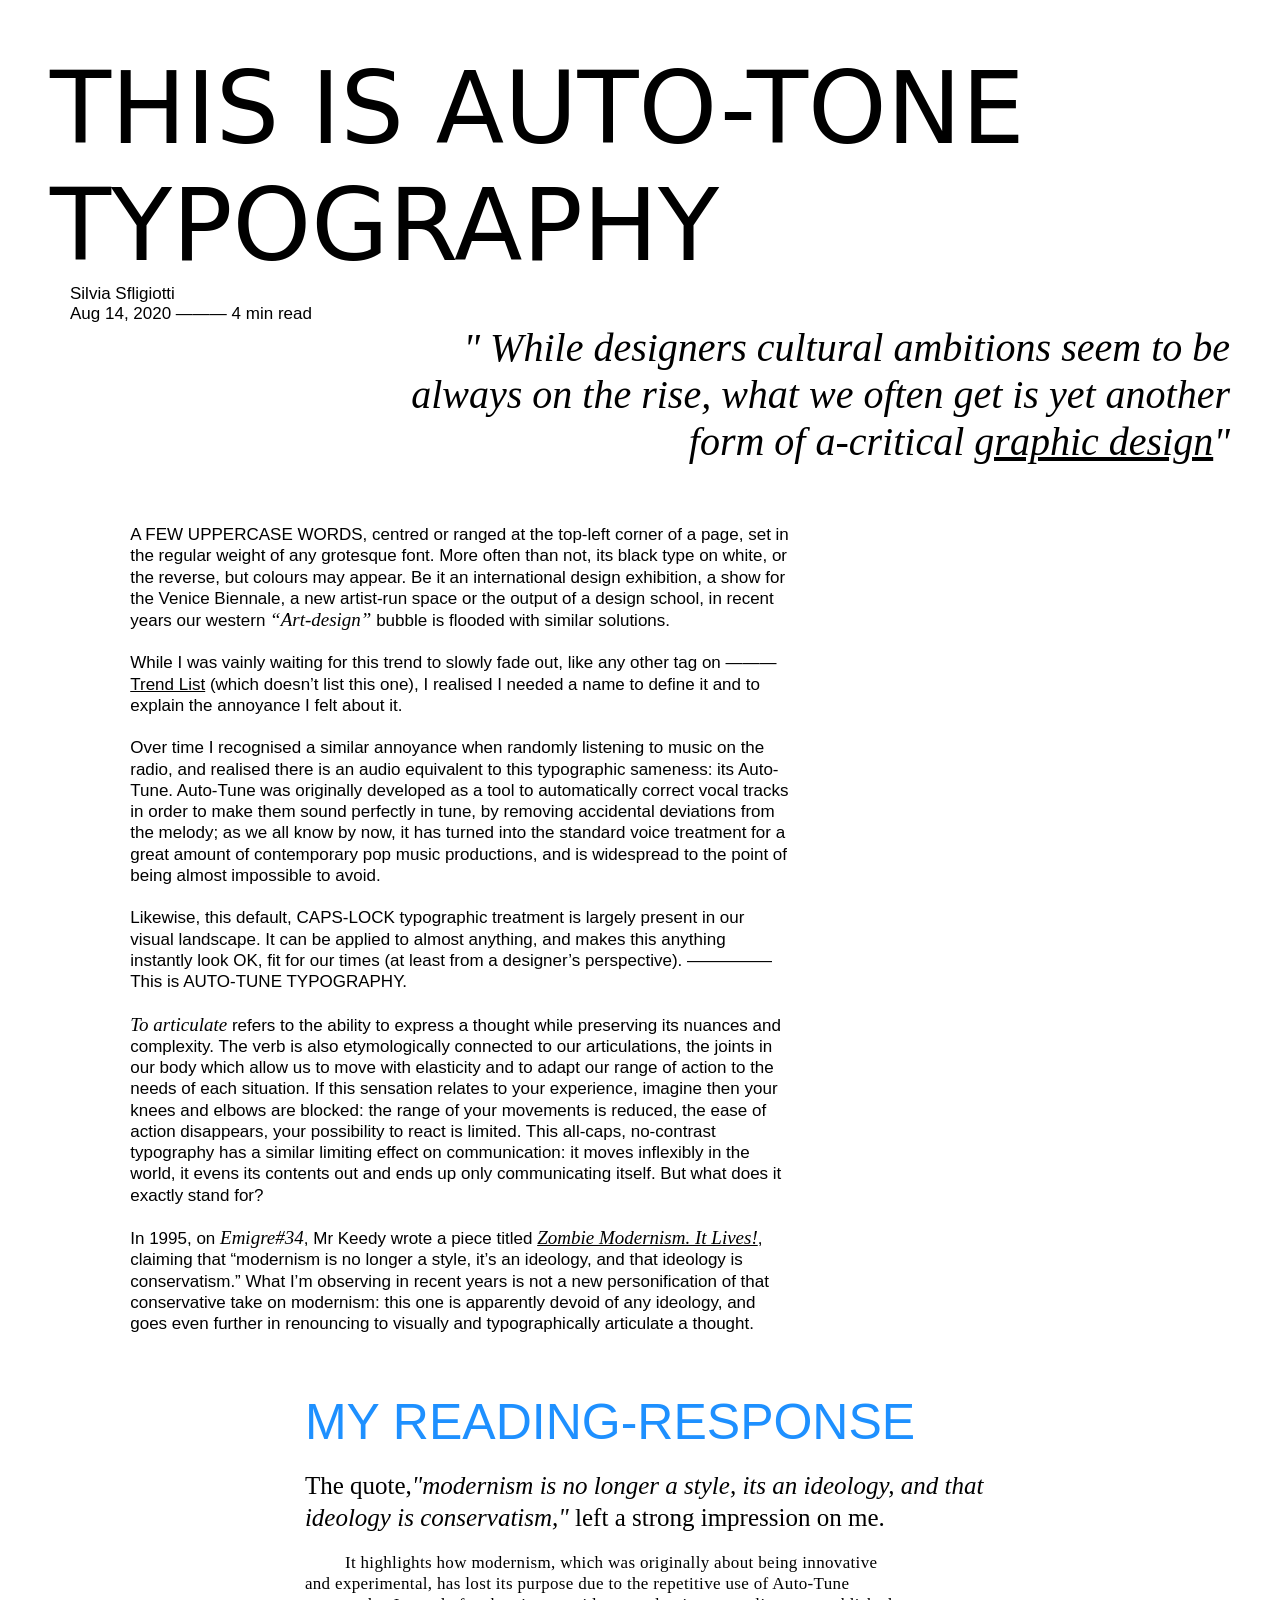
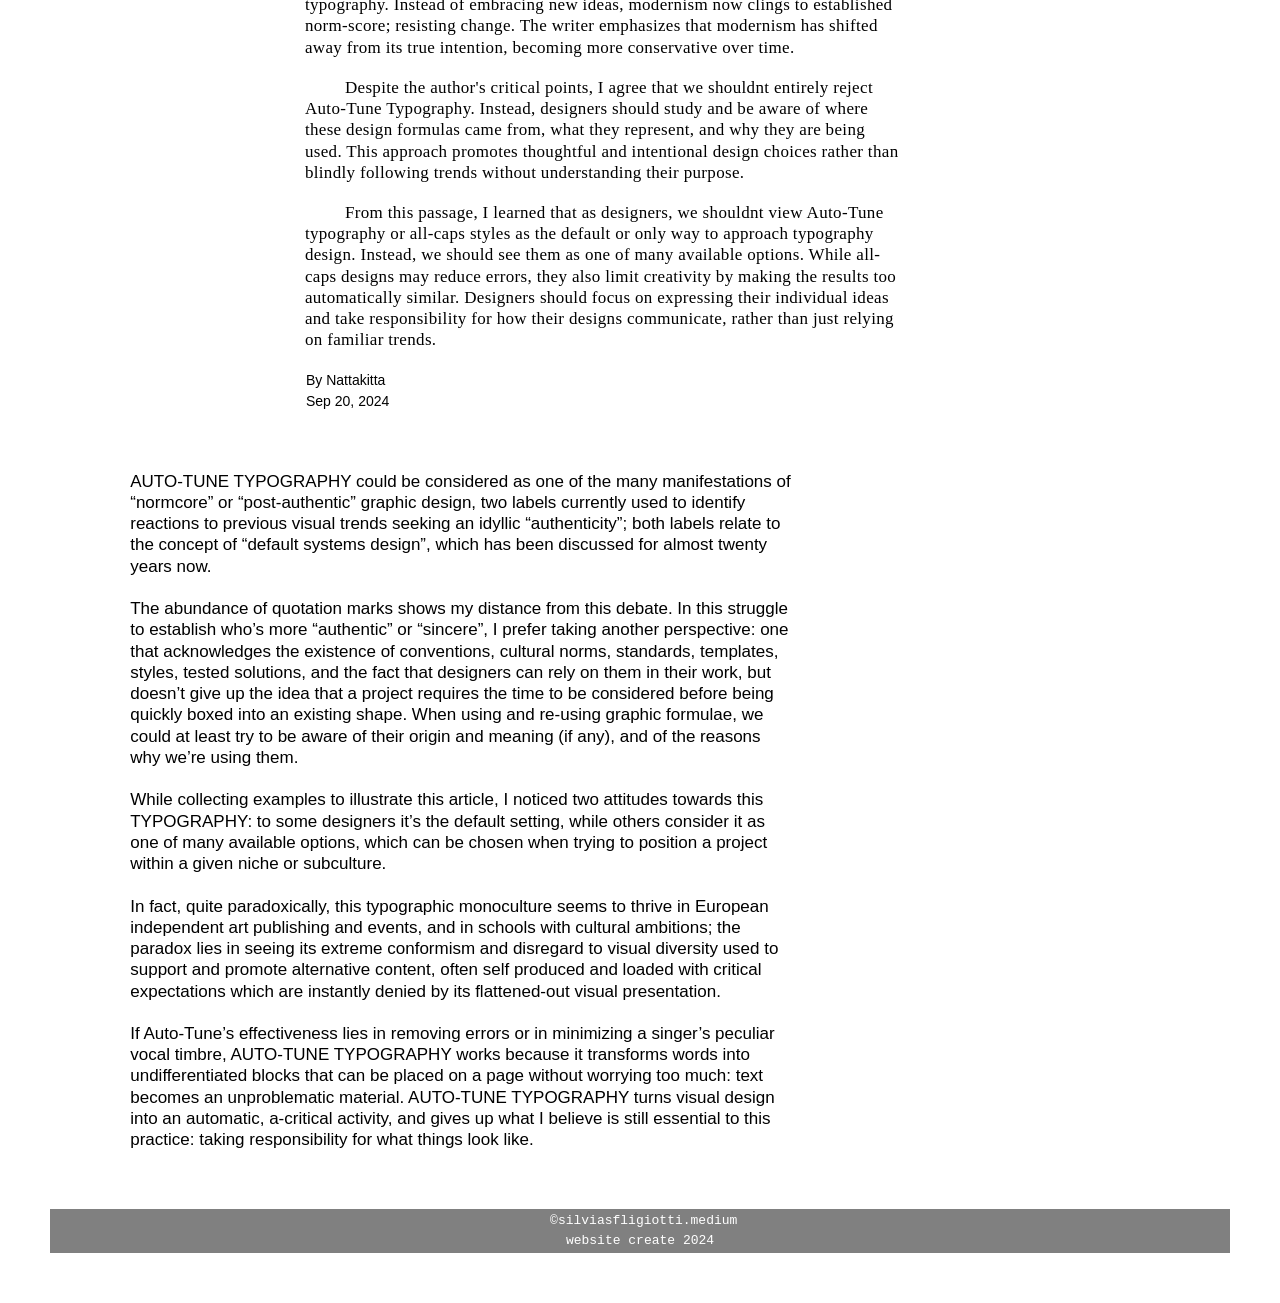
==== index.html @ e03d3255 "CSS 2" ====
<!doctype html>
<html>
	<head>
		<title>Manuscript Opal</title>
		<link href="reset.css" rel="stylesheet">
		<link href="style.css" rel="stylesheet">
	</head>
	<body>
		<hgroup>
			<h1>this is auto-tone typography</h1>
				<ul>
					<li>Silvia Sfligiotti</li>
					<li>Aug 14, 2020 ——— 4 min read</li>
				</ul>
		</hgroup>

			<blockquote>
					" While designers cultural ambitions seem to be always on the rise, what we often get is yet another form of a-critical <span class="highlight">graphic design</span>"
			</blockquote>

		<article>	
			<p>
				<span class="uppercase"><strong>A few uppercase words,</strong></span> centred or ranged at the top-left corner of a page, set in the regular weight of any grotesque font. More often than not, its black type on white, or the reverse, but colours may appear. Be it an international design exhibition, a show for the Venice Biennale, a new artist-run space or the output of a design school, in recent years our western <em>“Art-design”</em> bubble is flooded with similar solutions.
			</P>

			<p>
				While I was vainly waiting for this trend to slowly fade out, like any other tag on ———<span class="highlight"><strong></strong><a href="https://trendlist.org">Trend List</a></strong></span> (which doesn’t list this one), I realised I needed a name to define it and to explain the annoyance I felt about it.
			</p>
		
			<p>
				Over time I recognised a similar annoyance when randomly listening to music on the radio, and realised there is an audio equivalent to this typographic sameness: its Auto-Tune. Auto-Tune was originally developed as a tool to automatically correct vocal tracks in order to make them sound perfectly in tune, by removing accidental deviations from the melody; as we all know by now, it has turned into the standard voice treatment for a great amount of contemporary pop music productions, and is widespread to the point of being almost impossible to avoid.
			</p>
			
			<p>
				Likewise, this default, CAPS-LOCK typographic treatment is largely present in our visual landscape. It can be applied to almost anything, and makes this anything instantly look OK, fit for our times (at least from a designer’s perspective). ————— <strong>This is AUTO-TUNE TYPOGRAPHY.</strong> 
			</p>

			<p>
				<strong><em>To articulate</em></strong> refers to the ability to express a thought while preserving its nuances and complexity. The verb is also etymologically connected to our articulations, the joints in our body which allow us to move with elasticity and to adapt our range of action to the needs of each situation. If this sensation relates to your experience, imagine then your knees and elbows are blocked: the range of your movements is reduced, the ease of action disappears, your possibility to react is limited. This all-caps, no-contrast typography has a similar limiting effect on communication: it moves inflexibly in the world, it evens its contents out and ends up only communicating itself. But what does it exactly stand for?
			</p>

			<p>
				In 1995, on <em>Emigre#34</em>, Mr Keedy wrote a piece titled <span class="highlight"><em>Zombie Modernism. It Lives!</em></span>, claiming that “modernism is no longer a style, it’s an ideology, and that ideology is conservatism.” What I’m observing in recent years is not a new personification of that conservative take on modernism: this one is apparently devoid of any ideology, and goes even further in renouncing to visually and typographically articulate a thought.
			</p>
		</article>

		<section>
			<h2 id="reading-response">my reading-response</h2>

				<p id="reading-quote">
					The quote,<span class="italic">"modernism is no longer a style, its an ideology, and that ideology is conservatism,"</span> left a strong impression on me.
				</p>	
				<aside>
					<p>
						 It highlights how modernism, which was originally about being innovative and experimental, has lost its purpose due to the repetitive use of Auto-Tune typography. Instead of embracing new ideas, modernism now clings to established norm-score; resisting change. The writer emphasizes that modernism has shifted away from its true intention, becoming more conservative over time.
					</p>

					<p>
						Despite the author's critical points, I agree that we shouldnt entirely reject Auto-Tune Typography. Instead, designers should study and be aware of where these design formulas came from, what they represent, and why they are being used. This approach promotes thoughtful and intentional design choices rather than blindly following trends without understanding their purpose.
					</p>

					<p>
						From this passage, I learned that as designers, we shouldnt view Auto-Tune typography or all-caps styles as the default or only way to approach typography design. Instead, we should see them as one of many available options. While all-caps designs may reduce errors, they also limit creativity by making the results too automatically similar. Designers should focus on expressing their individual ideas and take responsibility for how their designs communicate, rather than just relying on familiar trends.
					</p>
				</aside>
					<ul id="name-response">
						<li>By Nattakitta</li>
						<li>Sep 20, 2024</li>
					</ul>
		</section>

		<article>
			<P>
				AUTO-TUNE TYPOGRAPHY could be considered as one of the many manifestations of “normcore” or “post-authentic” graphic design, two labels currently used to identify reactions to previous visual trends seeking an idyllic “authenticity”; both labels relate to the concept of “default systems design”, which has been discussed for almost twenty years now.
			</P>

			<p>
				The abundance of quotation marks shows my distance from this debate. In this struggle to establish who’s more “authentic” or “sincere”, I prefer taking another perspective: one that acknowledges the existence of conventions, cultural norms, standards, templates, styles, tested solutions, and the fact that designers can rely on them in their work, but doesn’t give up the idea that a project requires the time to be considered before being quickly boxed into an existing shape. When using and re-using graphic formulae, we could at least try to be aware of their origin and meaning (if any), and of the reasons why we’re using them.
			</p>
			
			<p>
				While collecting examples to illustrate this article, I noticed two attitudes towards this TYPOGRAPHY: to some designers it’s the default setting, while others consider it as one of many available options, which can be chosen when trying to position a project within a given niche or subculture.
			</p>

			<p>
				In fact, quite paradoxically, this typographic monoculture seems to thrive in European independent art publishing and events, and in schools with cultural ambitions; the paradox lies in seeing its extreme conformism and disregard to visual diversity used to support and promote alternative content, often self produced and loaded with critical expectations which are instantly denied by its flattened-out visual presentation.
			</p>

			<p>
				If Auto-Tune’s effectiveness lies in removing errors or in minimizing a singer’s peculiar vocal timbre, AUTO-TUNE TYPOGRAPHY works because it transforms words into undifferentiated blocks that can be placed on a page without worrying too much: text becomes an unproblematic material. AUTO-TUNE TYPOGRAPHY turns visual design into an automatic, a-critical activity, and gives up what I believe is still essential to this practice: taking responsibility for what things look like.
			</p>
		</article>
	</body>

	<footer>
		<a href="https://silviasfligiotti.medium.com/this-is-auto-tune-typography-3953e74cc2ac">
			<p>©silviasfligiotti.medium</p>
			<p>website create 2024</p>
		</a>
	</footer>
</html>
---- style.css ----
p{
	max-width: 70ch;
	margin: 2%;
	line-height: 125%;
}

body{
	font-family: "Roboto", sans-serif;
	font-size: 17px;
	font-weight: 50;
	padding: 50px;
}

hgroup{
	text-align: left;
	padding-right: 20px;
	border-right: 10px;
}

blockquote{
	font-family: "EB Garamond", serif;
	font-size: 40px;
	font-style: italic;
	text-align: right;
	margin-left: 25%;
}

h1{
	font-family: "Poppins", system-ui;
	font-size: 100px;
	font-weight: 500;
	text-transform: uppercase;
}

h2{
	font-family: "Poppins", system-ui;
	color: dodgerblue;
	font-size: 50px;
}

section{
	margin-left: 20%;
	border-right: 10px;
	font-family: 'Playfair', serif;
}

article{
	margin: 5%;
}

footer{
	font-family: monospace;
	font-size: 13px;
	display: flex;
	justify-content: center;
	text-align: center;
	background-color: gray;
	color: #fff;
}

aside{
	font-family: 'Playfair', serif;
	letter-spacing: 0.02em; 
	text-indent: 40px;
}

li{
	text-indent: 20px;
}

.indent{
	text-indent: 35px;
}

.uppercase{
	text-transform: uppercase;
}
.loose{
	letter-spacing: 0.02em; 
}

.highlight{
	text-decoration-line: underline;
}

#reading-quote{
	font-family: "EB Garamond", serif;
	font-size: 25px;
	text-align: left;
	max-width: 60ch
}

#reading-response{
	font-family: "Poppins", sans-serif;
	font-weight: 300;
	font-style: normal;
	font-size: 50px;
	color: dodgerblue;
	margin: 2%;
	text-transform: uppercase;
}

#date{
	font-family: "Roboto", sans-serif;
	font-size: 16px;
	font-weight: 50;
}

#author{
	font-family: "Roboto", sans-serif;
	font-size: 16px;
	font-weight: 500;
}

#name-response{
	font-family: "Roboto", sans-serif;
	font-size: 14px;
	font-weight: light;
	line-height: 150%;
}

.introduction-paragraph {
	text-indent: 30px;
	font-weight: bold;
}

.italic{
	font-style: italic;
}




em{
	font-family: "EB Garamond", serif;
	font-style: italic; 
	font-size: 19px;
}

strong{
	font-weight: 500;
}

bold{
	font-weight: bold;
}
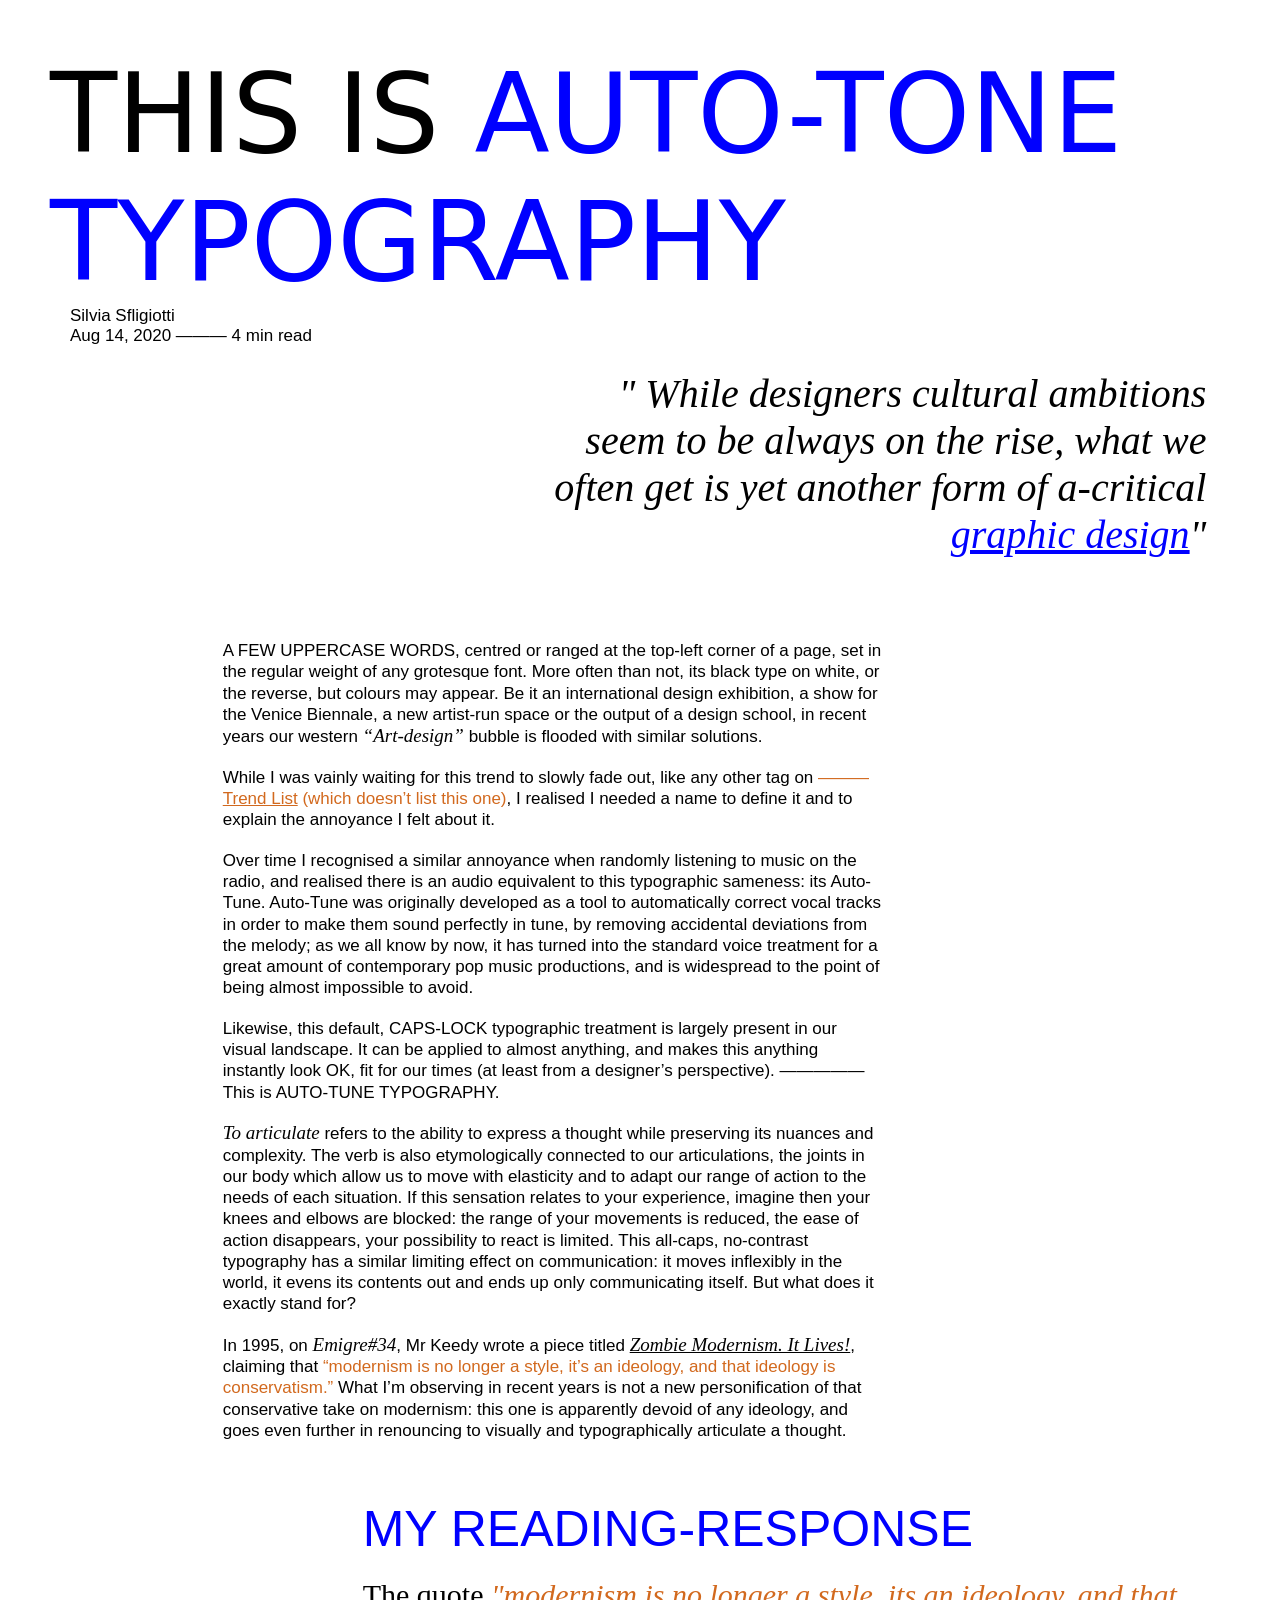
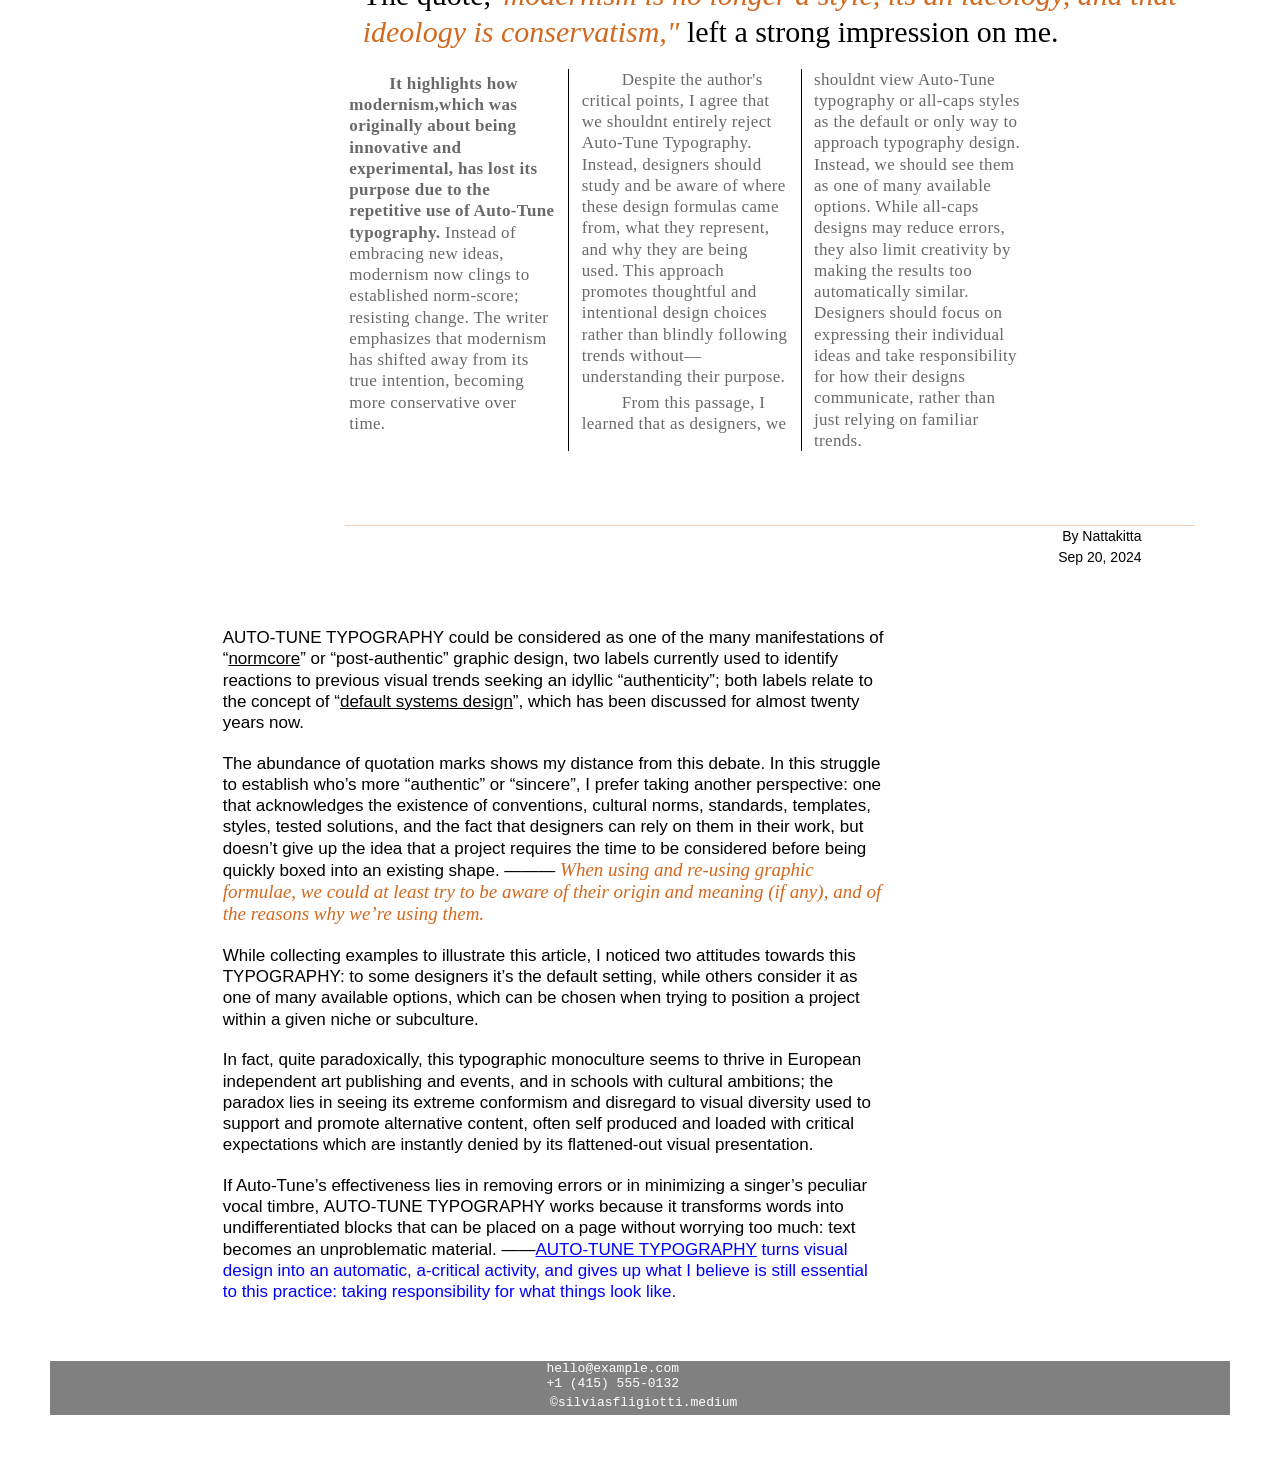
==== commit f5a6eb39: "CSS 3" ====
--- a/index.html
+++ b/index.html
@@ -7,7 +7,7 @@
 	</head>
 	<body>
 		<hgroup>
-			<h1>this is auto-tone typography</h1>
+			<h1>this is <span class="blue">auto-tone typography</span></h1>
 				<ul>
 					<li>Silvia Sfligiotti</li>
 					<li>Aug 14, 2020 ——— 4 min read</li>
@@ -15,7 +15,7 @@
 		</hgroup>
 
 			<blockquote>
-					" While designers cultural ambitions seem to be always on the rise, what we often get is yet another form of a-critical <span class="highlight">graphic design</span>"
+					" While designers cultural ambitions seem to be always on the rise, what we often get is yet another form of a-critical <span class="blue"><span class="highlight">graphic design</span></span>"
 			</blockquote>
 
 		<article>	
@@ -24,7 +24,7 @@
 			</P>
 
 			<p>
-				While I was vainly waiting for this trend to slowly fade out, like any other tag on ———<span class="highlight"><strong></strong><a href="https://trendlist.org">Trend List</a></strong></span> (which doesn’t list this one), I realised I needed a name to define it and to explain the annoyance I felt about it.
+				While I was vainly waiting for this trend to slowly fade out, like any other tag on <span class="chocolate">———<span class="highlight"><strong><a href="https://trendlist.org">Trend List</a></strong></span> (which doesn’t list this one)</span>, I realised I needed a name to define it and to explain the annoyance I felt about it.
 			</p>
 		
 			<p>
@@ -32,7 +32,7 @@
 			</p>
 			
 			<p>
-				Likewise, this default, CAPS-LOCK typographic treatment is largely present in our visual landscape. It can be applied to almost anything, and makes this anything instantly look OK, fit for our times (at least from a designer’s perspective). ————— <strong>This is AUTO-TUNE TYPOGRAPHY.</strong> 
+				Likewise, this default, CAPS-LOCK typographic treatment is largely present in our visual landscape. It can be applied to almost anything, and makes this anything instantly look OK, fit for our times (at least from a designer’s perspective). ————— <strong>This is AUTO-TUNE TYPOGRAPHY.</strong>
 			</p>
 
 			<p>
@@ -40,7 +40,7 @@
 			</p>
 
 			<p>
-				In 1995, on <em>Emigre#34</em>, Mr Keedy wrote a piece titled <span class="highlight"><em>Zombie Modernism. It Lives!</em></span>, claiming that “modernism is no longer a style, it’s an ideology, and that ideology is conservatism.” What I’m observing in recent years is not a new personification of that conservative take on modernism: this one is apparently devoid of any ideology, and goes even further in renouncing to visually and typographically articulate a thought.
+				In 1995, on <em>Emigre#34</em>, Mr Keedy wrote a piece titled <strong><cite><a href="https://www.emigre.com/assets/file/pdfMagazine/Emigre34Zombie.pdf"><span class="highlight"><em>Zombie Modernism. It Lives!</em></span></a></cite>, claiming that<span class="chocolate"> “modernism is no longer a style, it’s an ideology, and that ideology is conservatism.”</strong></span> What I’m observing in recent years is not a new personification of that conservative take on modernism: this one is apparently devoid of any ideology, and goes even further in renouncing to visually and typographically articulate a thought.
 			</p>
 		</article>
 
@@ -48,21 +48,24 @@
 			<h2 id="reading-response">my reading-response</h2>
 
 				<p id="reading-quote">
-					The quote,<span class="italic">"modernism is no longer a style, its an ideology, and that ideology is conservatism,"</span> left a strong impression on me.
+					The quote,<span class="italic"><span class="chocolate">"modernism is no longer a style, its an ideology, and that ideology is conservatism,"</span></span> left a strong impression on me.
 				</p>	
 				<aside>
 					<p>
-						 It highlights how modernism, which was originally about being innovative and experimental, has lost its purpose due to the repetitive use of Auto-Tune typography. Instead of embracing new ideas, modernism now clings to established norm-score; resisting change. The writer emphasizes that modernism has shifted away from its true intention, becoming more conservative over time.
+						<bold> It highlights how modernism,which was originally about being innovative and experimental, has lost its purpose due to the repetitive use of Auto-Tune typography.</bold> Instead of embracing new ideas, modernism now clings to established norm-score; resisting change. The writer emphasizes that modernism has shifted away from its true intention, becoming more conservative over time.
 					</p>
 
 					<p>
-						Despite the author's critical points, I agree that we shouldnt entirely reject Auto-Tune Typography. Instead, designers should study and be aware of where these design formulas came from, what they represent, and why they are being used. This approach promotes thoughtful and intentional design choices rather than blindly following trends without understanding their purpose.
+						Despite the author's critical points, I agree that we shouldnt entirely reject Auto-Tune Typography. Instead, designers should study and be aware of where these design formulas came from, what they represent, and why they are being used. This approach promotes thoughtful and intentional design choices rather than blindly following </br>
+						trends without— understanding their purpose.
 					</p>
 
 					<p>
 						From this passage, I learned that as designers, we shouldnt view Auto-Tune typography or all-caps styles as the default or only way to approach typography design. Instead, we should see them as one of many available options. While all-caps designs may reduce errors, they also limit creativity by making the results too automatically similar. Designers should focus on expressing their individual ideas and take responsibility for how their designs communicate, rather than just relying on familiar trends.
 					</p>
 				</aside>
+
+				<hr />
 					<ul id="name-response">
 						<li>By Nattakitta</li>
 						<li>Sep 20, 2024</li>
@@ -71,15 +74,15 @@
 
 		<article>
 			<P>
-				AUTO-TUNE TYPOGRAPHY could be considered as one of the many manifestations of “normcore” or “post-authentic” graphic design, two labels currently used to identify reactions to previous visual trends seeking an idyllic “authenticity”; both labels relate to the concept of “default systems design”, which has been discussed for almost twenty years now.
+				<strong>AUTO-TUNE TYPOGRAPHY</strong> could be considered as one of the many manifestations of “<span class="highlight">normcore</span>” or “post-authentic” graphic design, two labels currently used to identify reactions to previous visual trends seeking an idyllic “authenticity”; both labels relate to the concept of “<span class="highlight">default systems design</span>”, which has been discussed for almost twenty years now.
 			</P>
 
 			<p>
-				The abundance of quotation marks shows my distance from this debate. In this struggle to establish who’s more “authentic” or “sincere”, I prefer taking another perspective: one that acknowledges the existence of conventions, cultural norms, standards, templates, styles, tested solutions, and the fact that designers can rely on them in their work, but doesn’t give up the idea that a project requires the time to be considered before being quickly boxed into an existing shape. When using and re-using graphic formulae, we could at least try to be aware of their origin and meaning (if any), and of the reasons why we’re using them.
+				The abundance of quotation marks shows my distance from this debate. In this struggle to establish who’s more <strong>“authentic” or “sincere”</strong>, I prefer taking another perspective: one that acknowledges the existence of conventions, cultural norms, standards, templates, styles, tested solutions, and the fact that designers can rely on them in their work, but doesn’t give up the idea that a project requires the time to be considered before being quickly boxed into an existing shape. ———<span class="chocolate"><em> When using and re-using graphic formulae, we could at least try to be aware of their origin and meaning (if any), and of the reasons why we’re using them.</em></span>
 			</p>
 			
 			<p>
-				While collecting examples to illustrate this article, I noticed two attitudes towards this TYPOGRAPHY: to some designers it’s the default setting, while others consider it as one of many available options, which can be chosen when trying to position a project within a given niche or subculture.
+				While collecting examples to illustrate this article, I noticed two attitudes towards this <strong>TYPOGRAPHY:</strong> to some designers it’s the default setting, while others consider it as one of many available options, which can be chosen when trying to position a project within a given niche or subculture.
 			</p>
 
 			<p>
@@ -87,15 +90,17 @@
 			</p>
 
 			<p>
-				If Auto-Tune’s effectiveness lies in removing errors or in minimizing a singer’s peculiar vocal timbre, AUTO-TUNE TYPOGRAPHY works because it transforms words into undifferentiated blocks that can be placed on a page without worrying too much: text becomes an unproblematic material. AUTO-TUNE TYPOGRAPHY turns visual design into an automatic, a-critical activity, and gives up what I believe is still essential to this practice: taking responsibility for what things look like.
+				If Auto-Tune’s effectiveness lies in removing errors or in minimizing a singer’s peculiar vocal timbre, <strong>AUTO-TUNE TYPOGRAPHY</strong> works because it transforms words into undifferentiated blocks that can be placed on a page without worrying too much: text becomes an unproblematic material. ——<span class="blue"><span class="highlight"><strong>AUTO-TUNE TYPOGRAPHY</strong></span> turns visual design into an automatic, a-critical activity, and gives up what I believe is still essential to this practice: taking responsibility for what things look like.</span>
 			</p>
 		</article>
 	</body>
 
 	<footer>
-		<a href="https://silviasfligiotti.medium.com/this-is-auto-tune-typography-3953e74cc2ac">
-			<p>©silviasfligiotti.medium</p>
-			<p>website create 2024</p>
-		</a>
+		<address>
+  			<a href="hello@example.com">hello@example.com</a><br />
+  			<a href="tel:+14155550132">+1 (415) 555‑0132</a><br />
+			  <a href="https://silviasfligiotti.medium.com/this-is-auto-tune-typography-3953e74cc2ac"> <p>©silviasfligiotti.medium</p>
+			</a>
+		</address>
 	</footer>
 </html>
--- a/style.css
+++ b/style.css
@@ -24,12 +24,13 @@
 	font-size: 40px;
 	font-style: italic;
 	text-align: right;
-	margin-left: 25%;
+	margin-left: 40%;
+	padding: 2%;
 }
 
 h1{
 	font-family: "Poppins", system-ui;
-	font-size: 100px;
+	font-size: 110px;
 	font-weight: 500;
 	text-transform: uppercase;
 }
@@ -41,13 +42,14 @@
 }
 
 section{
-	margin-left: 20%;
+	margin-left: 25%;
 	border-right: 10px;
 	font-family: 'Playfair', serif;
 }
 
 article{
 	margin: 5%;
+	margin-left: 13%;
 }
 
 footer{
@@ -55,7 +57,6 @@
 	font-size: 13px;
 	display: flex;
 	justify-content: center;
-	text-align: center;
 	background-color: gray;
 	color: #fff;
 }
@@ -64,12 +65,28 @@
 	font-family: 'Playfair', serif;
 	letter-spacing: 0.02em; 
 	text-indent: 40px;
+	column-count: 3;
+	column-width: 200px;
+	column-rule-width: thin;
+	column-rule-style: solid;
+	column-rule-color: black;
+	max-width: 80ch;
+	color: dimgray;
 }
 
 li{
 	text-indent: 20px;
 }
 
+hr {
+	border: none;
+	border-bottom: 1px solid chocolate;
+	overflow: visible;
+	text-align: center;
+	height: 75px;
+	opacity: 30%;
+	max-width: 100ch;
+  }
 .indent{
 	text-indent: 35px;
 }
@@ -85,9 +102,17 @@
 	text-decoration-line: underline;
 }
 
+.blue{
+	color: Blue;
+}
+
+.chocolate{
+	color:chocolate;
+}
+
 #reading-quote{
 	font-family: "EB Garamond", serif;
-	font-size: 25px;
+	font-size: 30px;
 	text-align: left;
 	max-width: 60ch
 }
@@ -97,7 +122,7 @@
 	font-weight: 300;
 	font-style: normal;
 	font-size: 50px;
-	color: dodgerblue;
+	color: blue;
 	margin: 2%;
 	text-transform: uppercase;
 }
@@ -119,6 +144,8 @@
 	font-size: 14px;
 	font-weight: light;
 	line-height: 150%;
+	text-align: right;
+	margin-right: 10%;
 }
 
 .introduction-paragraph {
@@ -129,8 +156,6 @@
 .italic{
 	font-style: italic;
 }
-
-
 
 
 em{
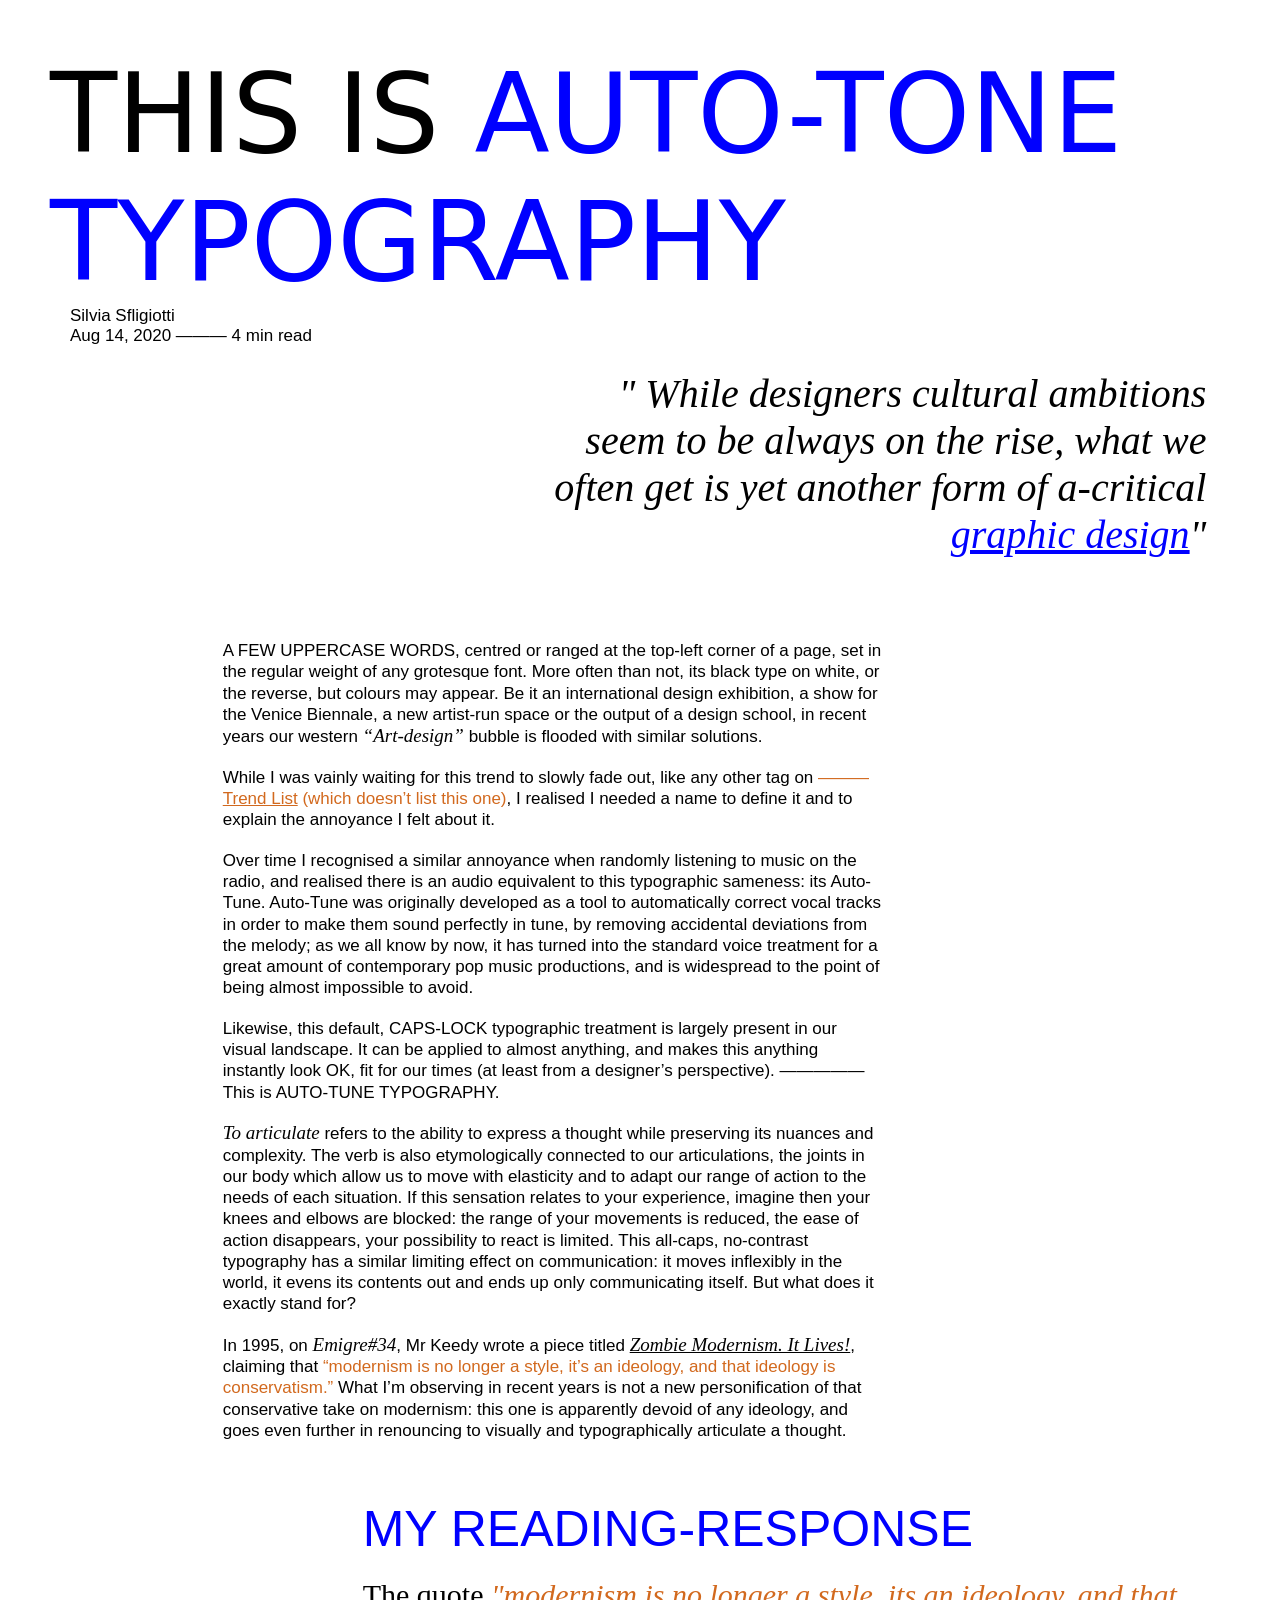
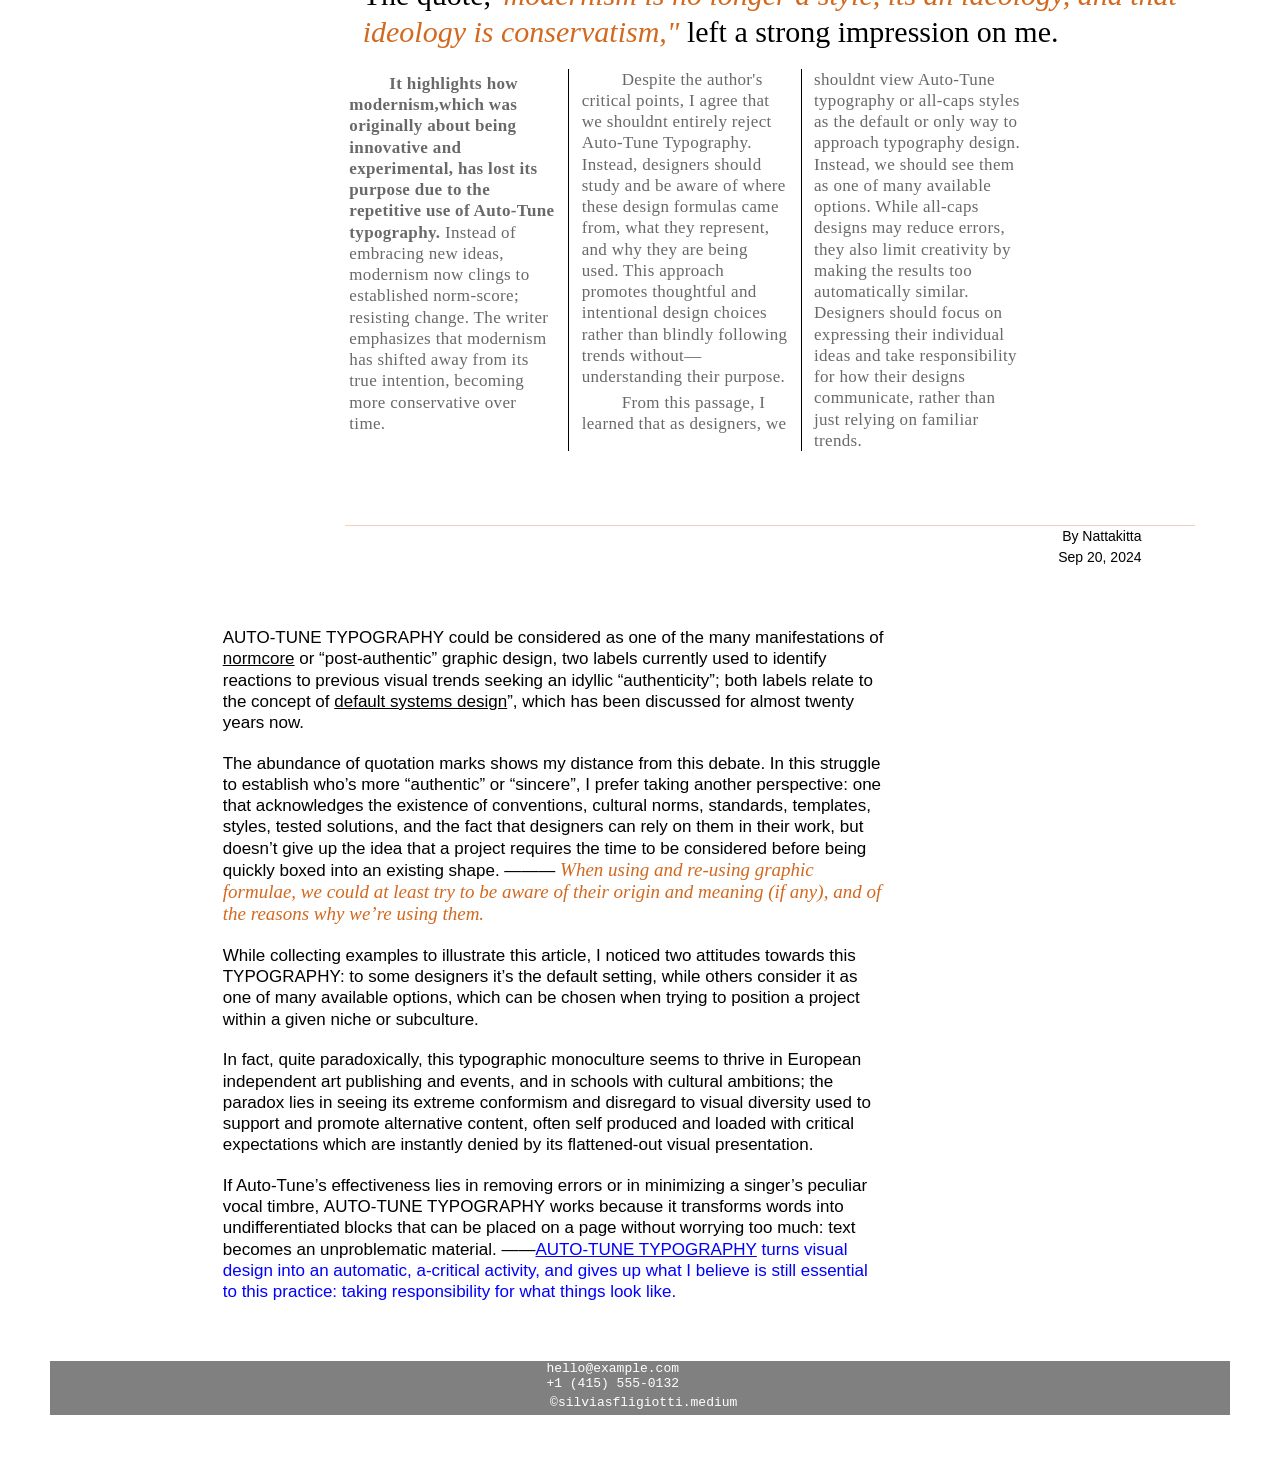
==== commit 9dd8503a: "CSS 4" ====
--- a/index.html
+++ b/index.html
@@ -74,7 +74,7 @@
 
 		<article>
 			<P>
-				<strong>AUTO-TUNE TYPOGRAPHY</strong> could be considered as one of the many manifestations of “<span class="highlight">normcore</span>” or “post-authentic” graphic design, two labels currently used to identify reactions to previous visual trends seeking an idyllic “authenticity”; both labels relate to the concept of “<span class="highlight">default systems design</span>”, which has been discussed for almost twenty years now.
+				<strong>AUTO-TUNE TYPOGRAPHY</strong> could be considered as one of the many manifestations of <a href="http://khole.net/issues/youth-mode/"><span class="highlight">normcore</span></a> or “post-authentic” graphic design, two labels currently used to identify reactions to previous visual trends seeking an idyllic “authenticity”; both labels relate to the concept of <a href="https://linedandunlined.com/archive/default-systems-in-graphic-design/"><span class="highlight">default systems design</span>”</a>, which has been discussed for almost twenty years now.
 			</P>
 
 			<p>
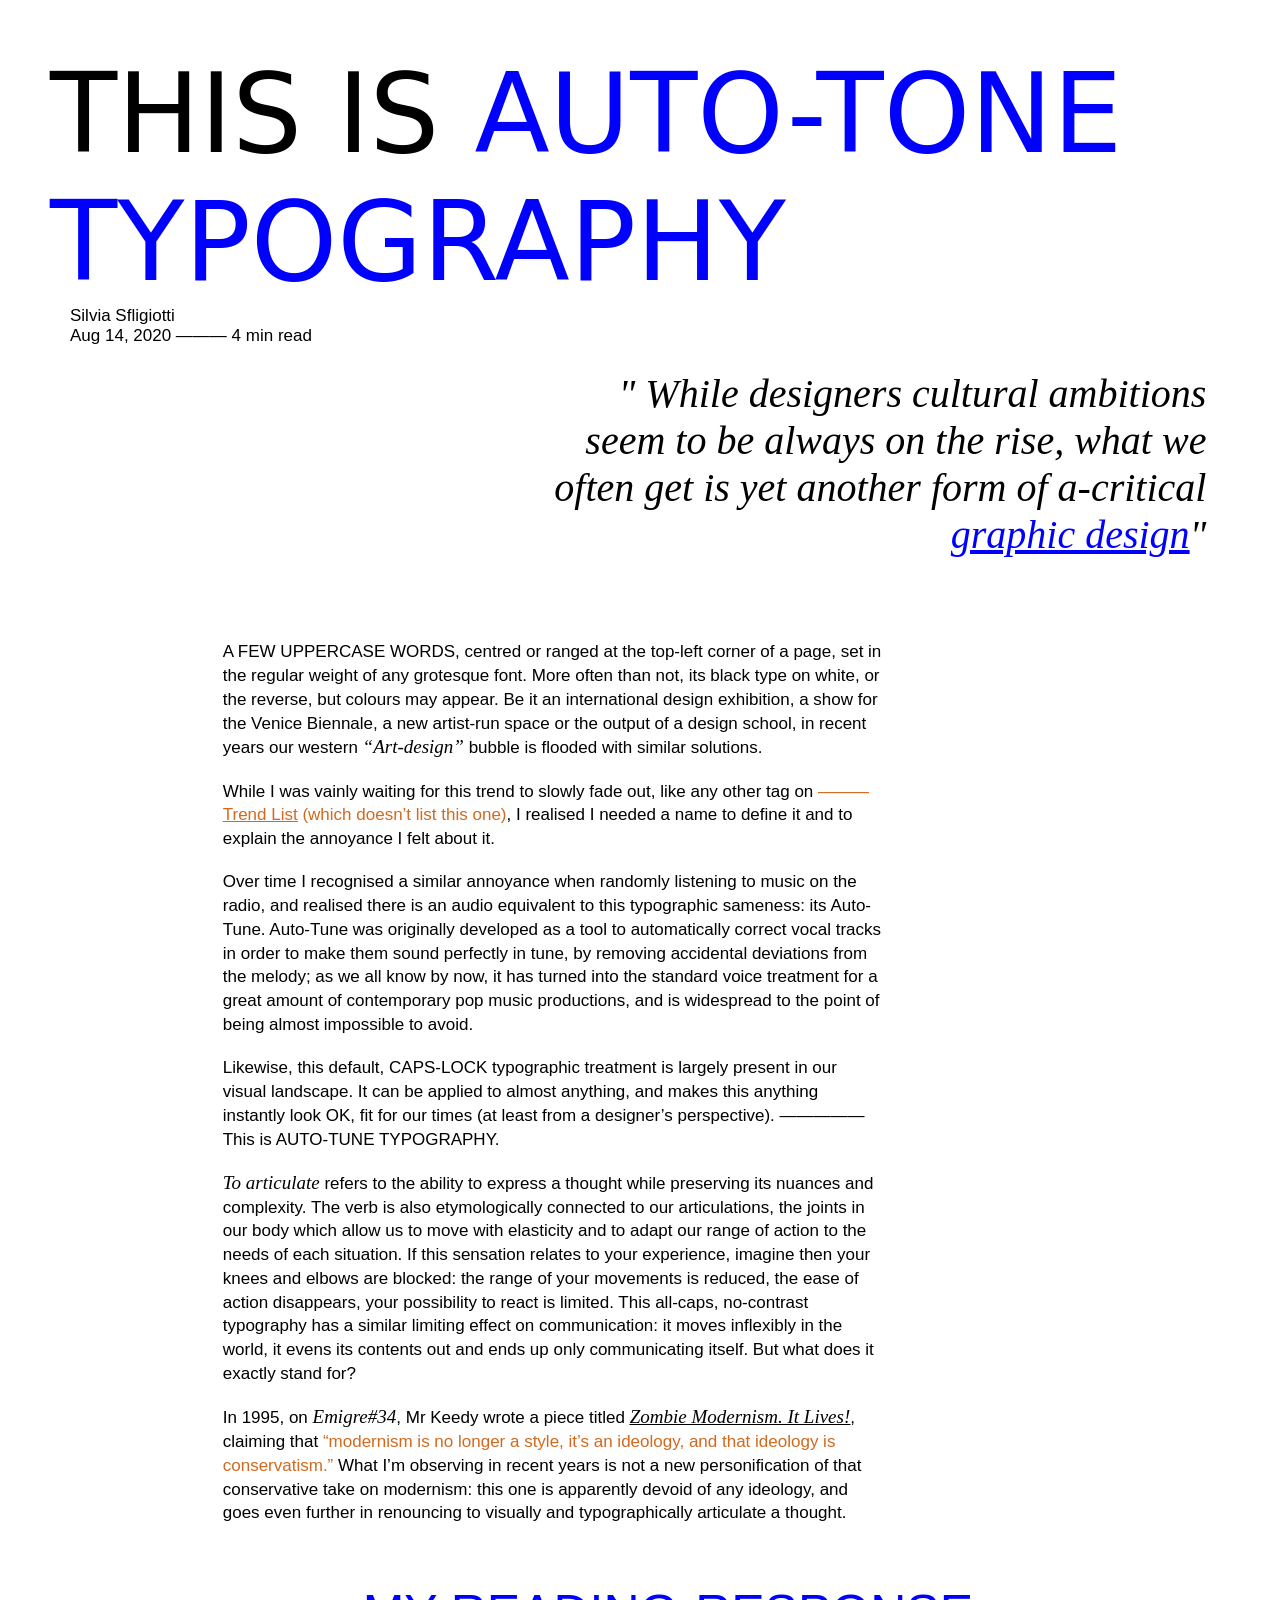
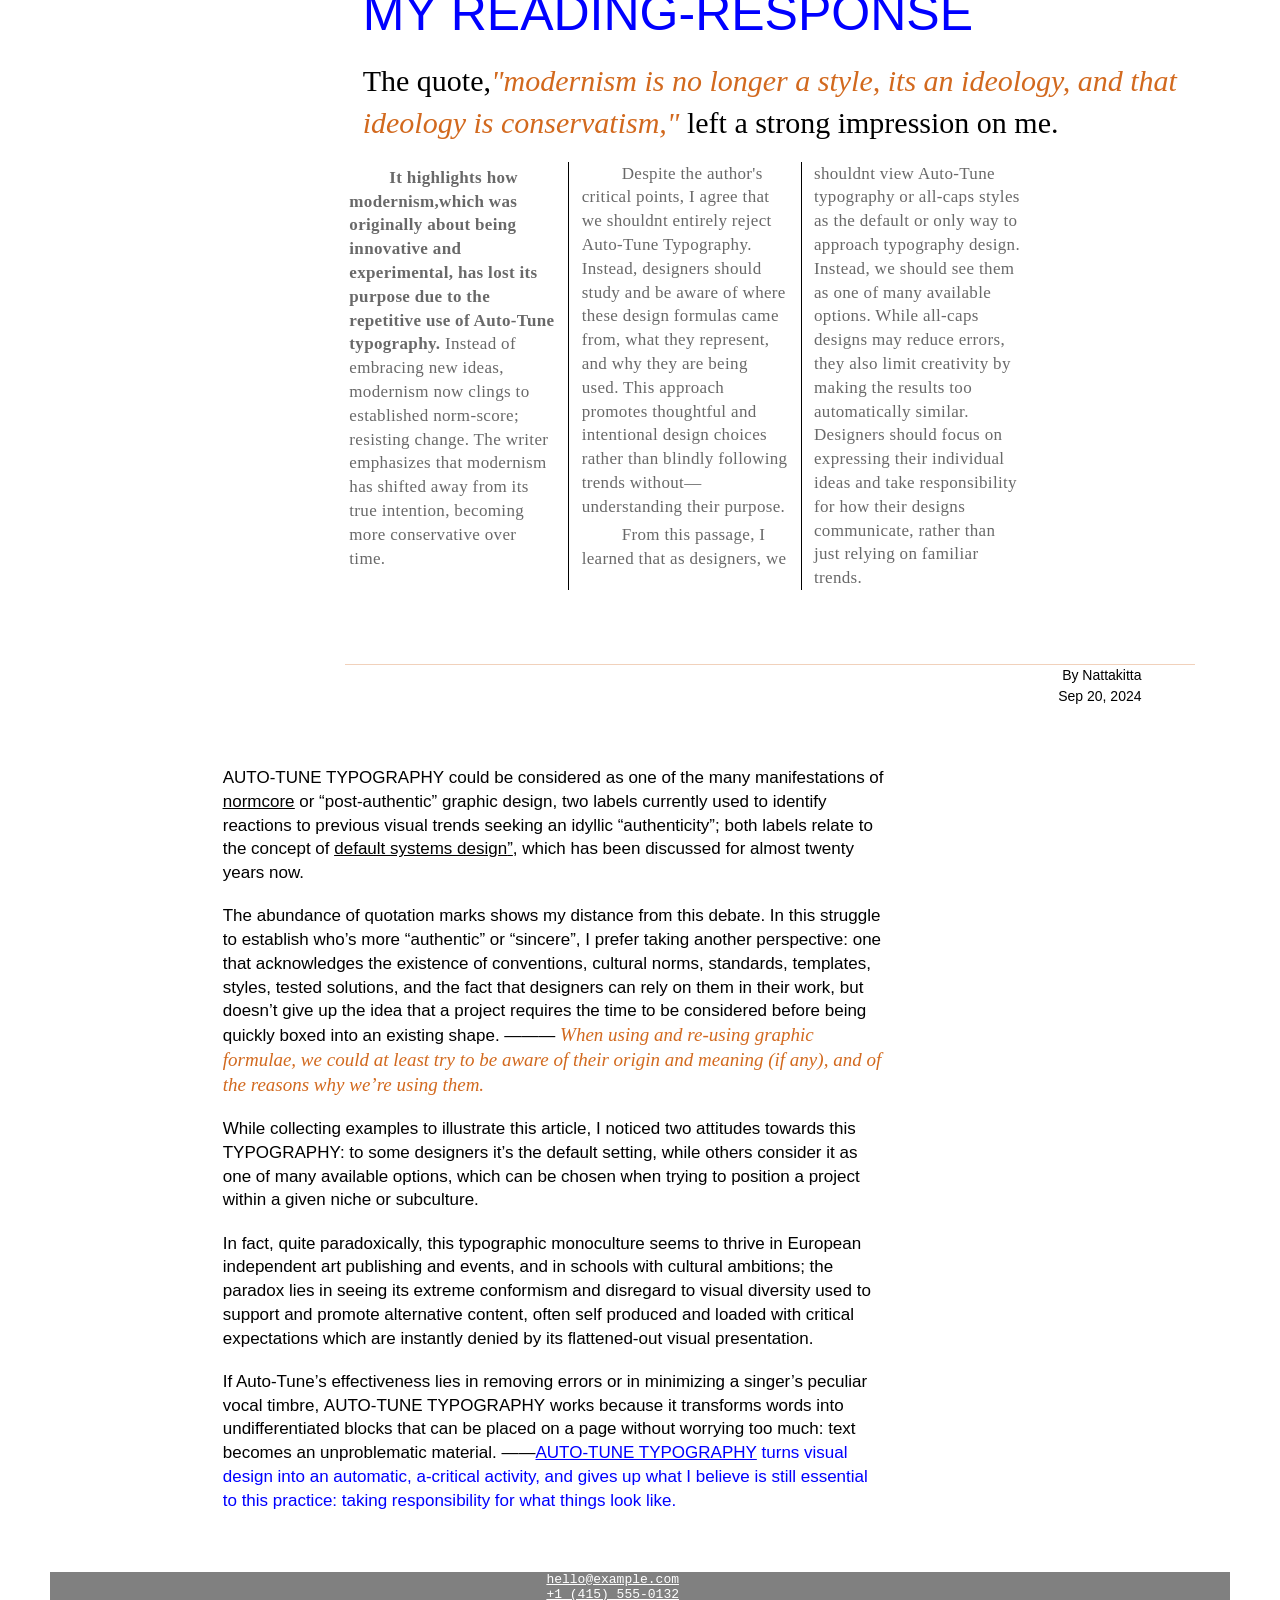
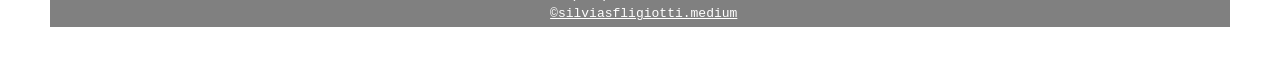
==== commit ef6cf471: "README" ====
--- a/index.html
+++ b/index.html
@@ -2,22 +2,23 @@
 <html>
 	<head>
 		<title>Manuscript Opal</title>
+		<meta charset="utf-8">
 		<link href="reset.css" rel="stylesheet">
 		<link href="style.css" rel="stylesheet">
 	</head>
 	<body>
 		<hgroup>
 			<h1>this is <span class="blue">auto-tone typography</span></h1>
+			<nav>
 				<ul>
 					<li>Silvia Sfligiotti</li>
 					<li>Aug 14, 2020 ——— 4 min read</li>
 				</ul>
+			</nav>
 		</hgroup>
-
 			<blockquote>
 					" While designers cultural ambitions seem to be always on the rise, what we often get is yet another form of a-critical <span class="blue"><span class="highlight">graphic design</span></span>"
 			</blockquote>
-
 		<article>	
 			<p>
 				<span class="uppercase"><strong>A few uppercase words,</strong></span> centred or ranged at the top-left corner of a page, set in the regular weight of any grotesque font. More often than not, its black type on white, or the reverse, but colours may appear. Be it an international design exhibition, a show for the Venice Biennale, a new artist-run space or the output of a design school, in recent years our western <em>“Art-design”</em> bubble is flooded with similar solutions.
@@ -97,10 +98,9 @@
 
 	<footer>
 		<address>
-  			<a href="hello@example.com">hello@example.com</a><br />
-  			<a href="tel:+14155550132">+1 (415) 555‑0132</a><br />
-			  <a href="https://silviasfligiotti.medium.com/this-is-auto-tune-typography-3953e74cc2ac"> <p>©silviasfligiotti.medium</p>
-			</a>
+  				<a href="hello@example.com">hello@example.com</a><br />
+  				<a href="tel:+14155550132">+1 (415) 555‑0132</a><br />
+				<a href="https://silviasfligiotti.medium.com/this-is-auto-tune-typography-3953e74cc2ac"><p>©silviasfligiotti.medium</p></a>
 		</address>
 	</footer>
 </html>
--- a/style.css
+++ b/style.css
@@ -1,9 +1,9 @@
 
 
 p{
-	max-width: 70ch;
+	max-width: 70ch; /* limit the line length*/
 	margin: 2%;
-	line-height: 125%;
+	line-height: 140%; /* Line spacing */
 }
 
 body{
@@ -17,6 +17,11 @@
 	text-align: left;
 	padding-right: 20px;
 	border-right: 10px;
+}
+
+a {
+	background-color:;
+	text-decoration: underline;
 }
 
 blockquote{
@@ -148,6 +153,13 @@
 	margin-right: 10%;
 }
 
+#response,
+section {
+	margin-top: 4mm;
+}
+
+p:not(:first-child)
+
 .introduction-paragraph {
 	text-indent: 30px;
 	font-weight: bold;
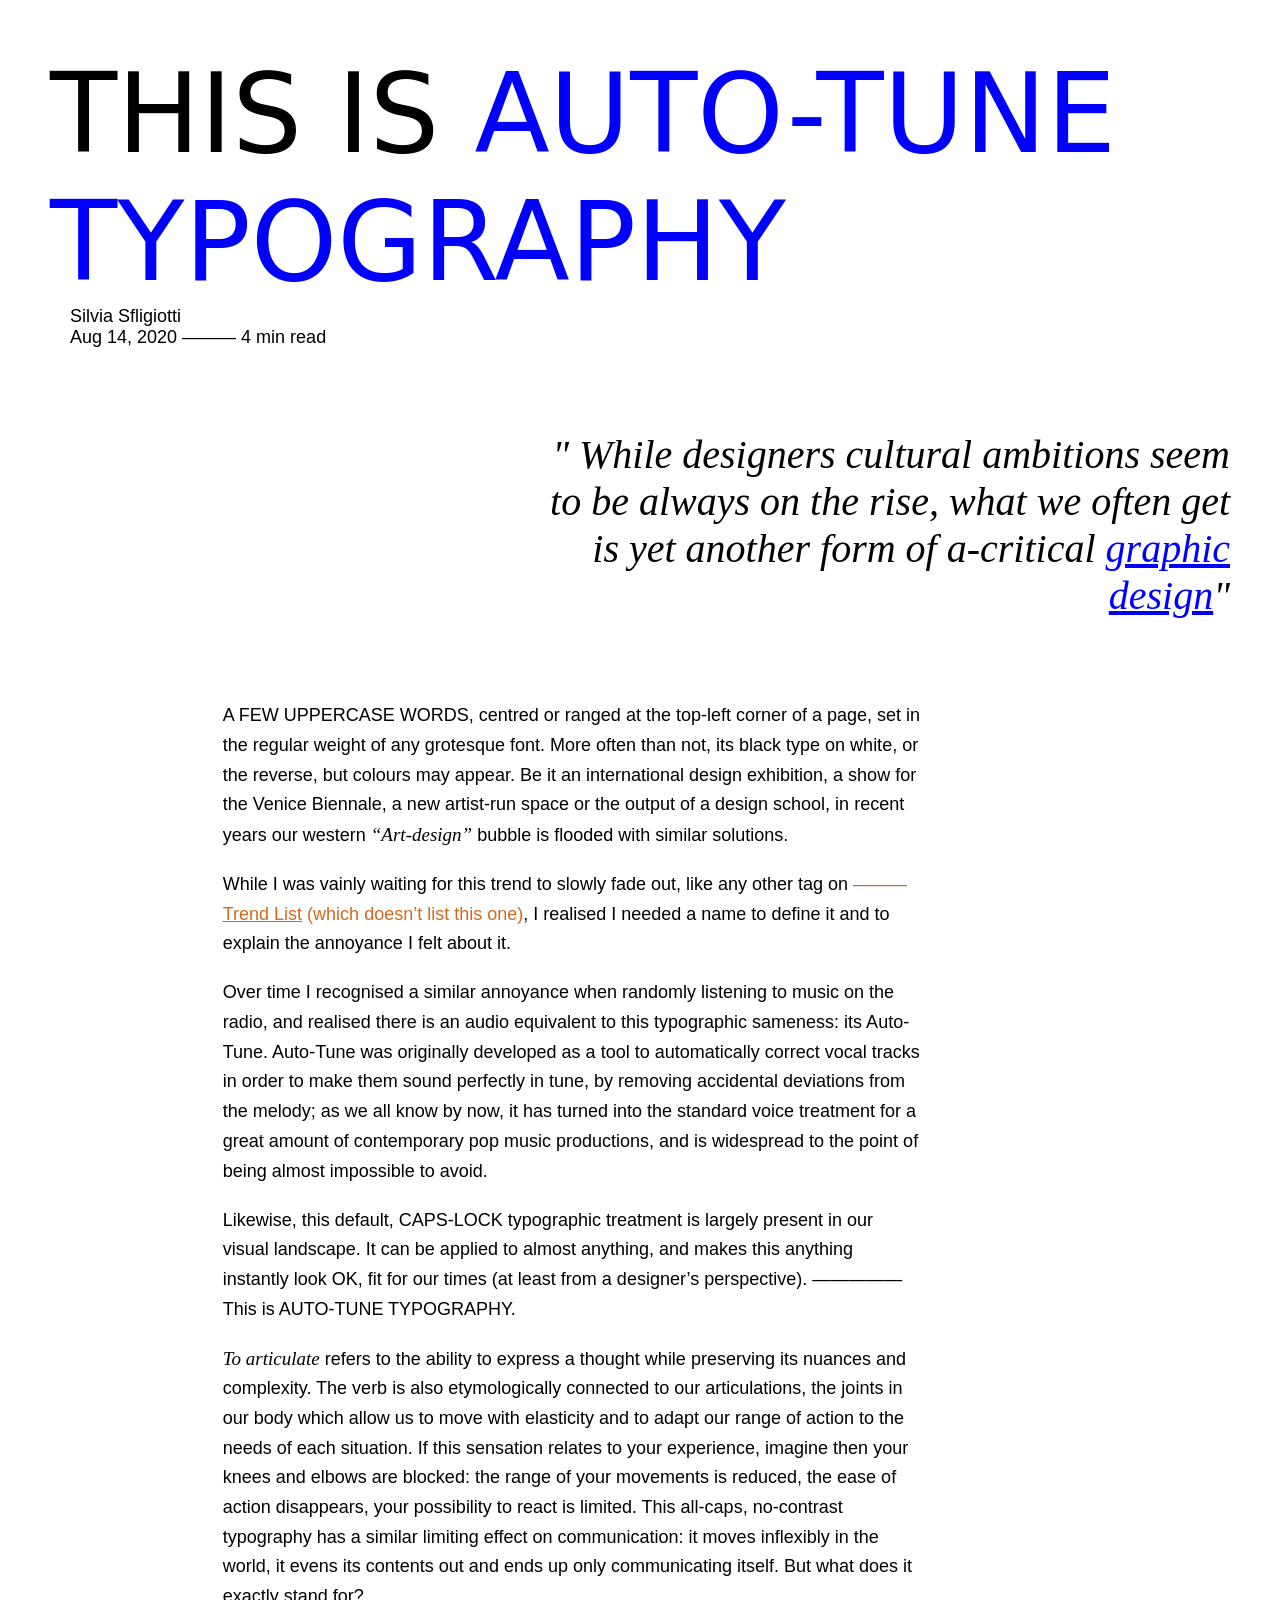
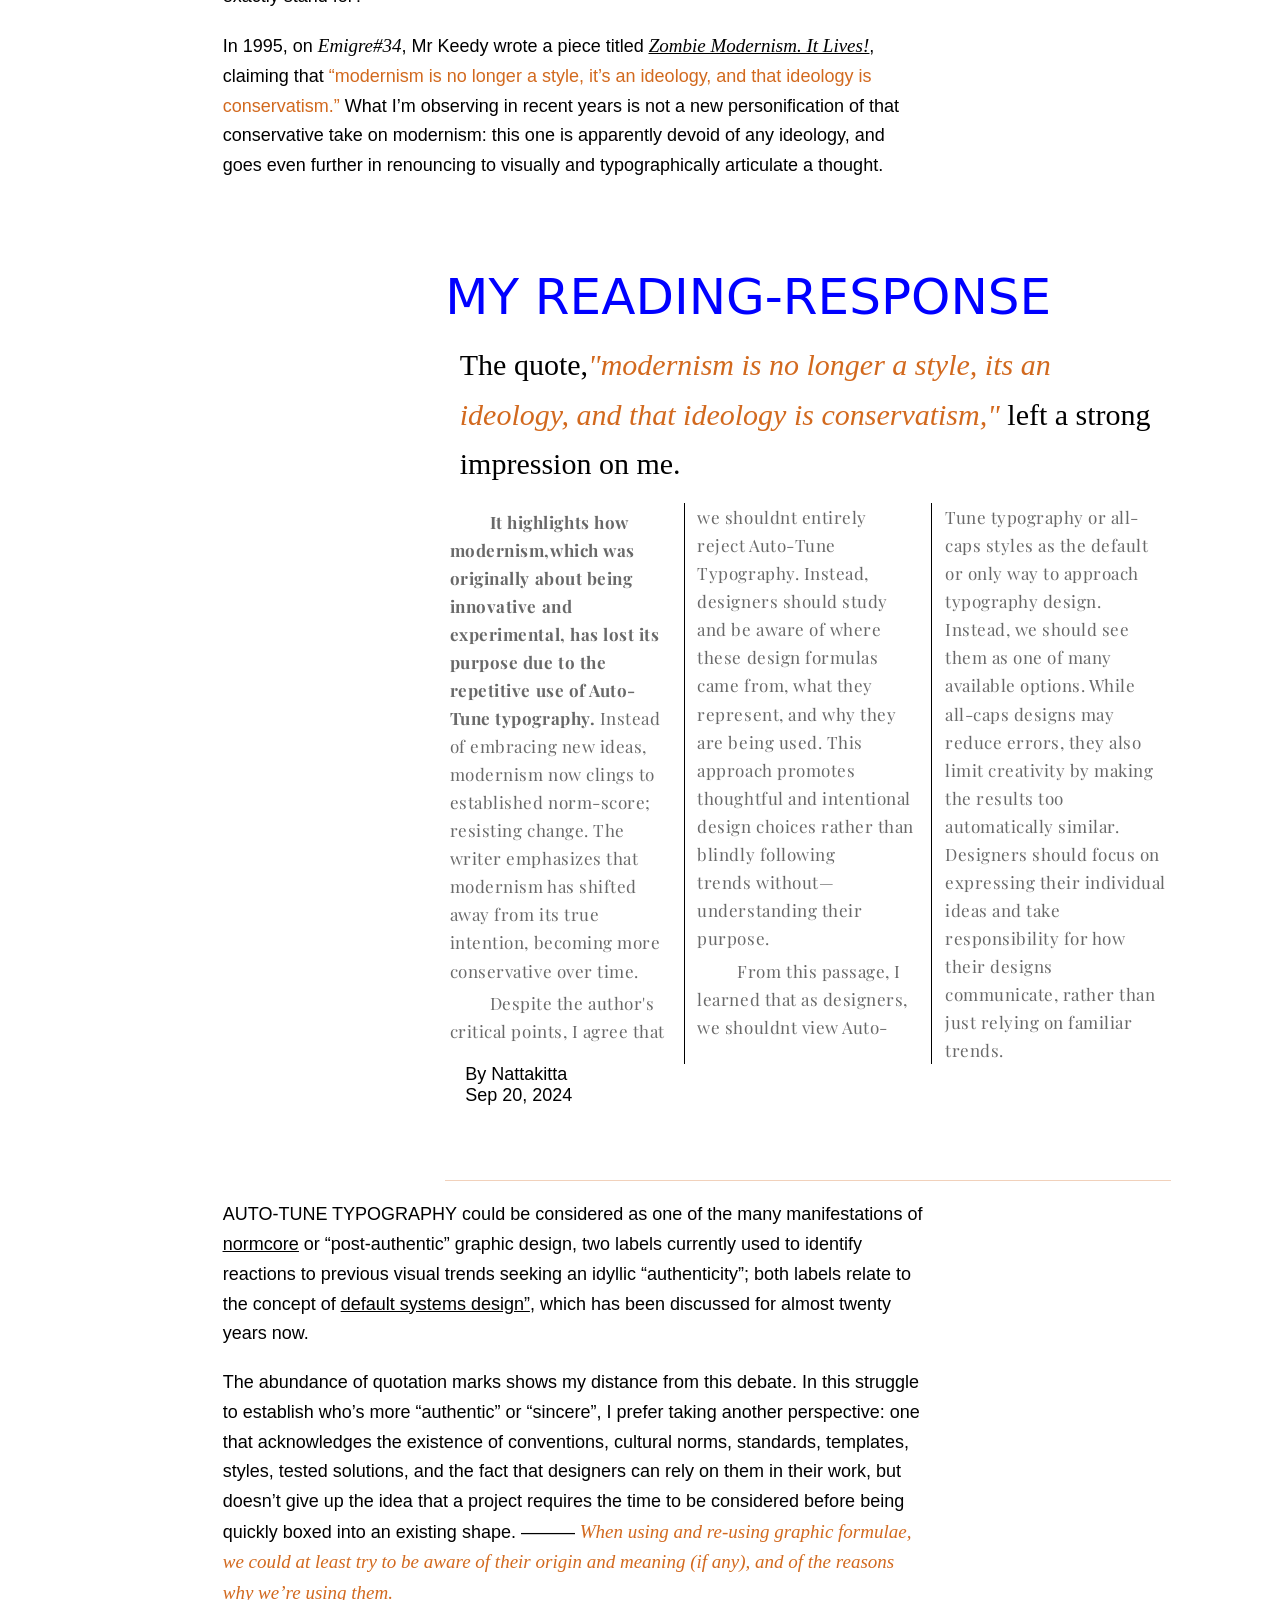
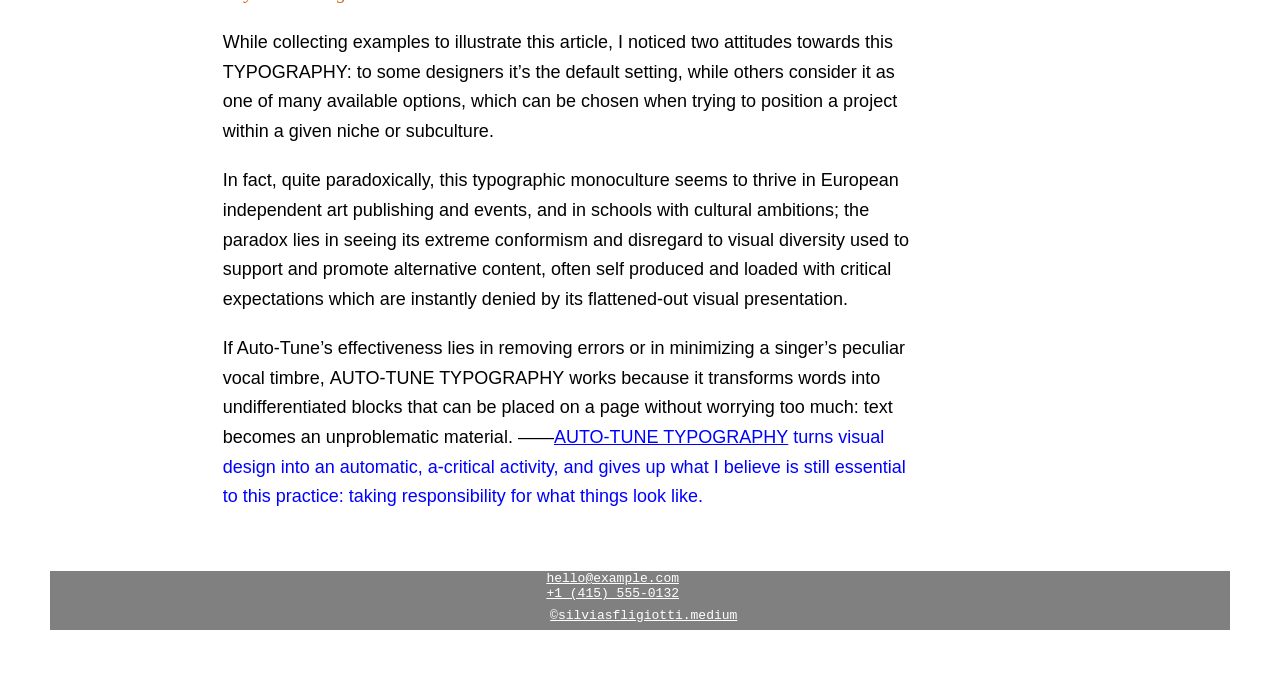
==== commit d768fe0c: "CSS 7" ====
--- a/index.html
+++ b/index.html
@@ -1,14 +1,17 @@
 <!doctype html>
 <html>
 	<head>
-		<title>Manuscript Opal</title>
+		<title>manuscript opal</title>
 		<meta charset="utf-8">
 		<link href="reset.css" rel="stylesheet">
 		<link href="style.css" rel="stylesheet">
+		<style>
+			@import url('https://fonts.googleapis.com/css2?family=Playfair+Display:ital,wght@0,400..900;1,400..900&display=swap');
+		</style>
 	</head>
-	<body>
+
 		<hgroup>
-			<h1>this is <span class="blue">auto-tone typography</span></h1>
+			<h1>this is <span class="blue">auto-tune typography</span></h1>
 			<nav>
 				<ul>
 					<li>Silvia Sfligiotti</li>
@@ -16,13 +19,16 @@
 				</ul>
 			</nav>
 		</hgroup>
+
 			<blockquote>
 					" While designers cultural ambitions seem to be always on the rise, what we often get is yet another form of a-critical <span class="blue"><span class="highlight">graphic design</span></span>"
 			</blockquote>
+	
+	<body>
 		<article>	
 			<p>
 				<span class="uppercase"><strong>A few uppercase words,</strong></span> centred or ranged at the top-left corner of a page, set in the regular weight of any grotesque font. More often than not, its black type on white, or the reverse, but colours may appear. Be it an international design exhibition, a show for the Venice Biennale, a new artist-run space or the output of a design school, in recent years our western <em>“Art-design”</em> bubble is flooded with similar solutions.
-			</P>
+			</p>
 
 			<p>
 				While I was vainly waiting for this trend to slowly fade out, like any other tag on <span class="chocolate">———<span class="highlight"><strong><a href="https://trendlist.org">Trend List</a></strong></span> (which doesn’t list this one)</span>, I realised I needed a name to define it and to explain the annoyance I felt about it.
@@ -43,40 +49,37 @@
 			<p>
 				In 1995, on <em>Emigre#34</em>, Mr Keedy wrote a piece titled <strong><cite><a href="https://www.emigre.com/assets/file/pdfMagazine/Emigre34Zombie.pdf"><span class="highlight"><em>Zombie Modernism. It Lives!</em></span></a></cite>, claiming that<span class="chocolate"> “modernism is no longer a style, it’s an ideology, and that ideology is conservatism.”</strong></span> What I’m observing in recent years is not a new personification of that conservative take on modernism: this one is apparently devoid of any ideology, and goes even further in renouncing to visually and typographically articulate a thought.
 			</p>
-		</article>
 
-		<section>
-			<h2 id="reading-response">my reading-response</h2>
+			<section>
+				<h2>my reading-response</h2>
+					<p id="reading-quote">
+						The quote,<span class="italic"><span class="chocolate">"modernism is no longer a style, its an ideology, and that ideology is conservatism,"</span></span> left a strong impression on me.
+					</p>	
 
-				<p id="reading-quote">
-					The quote,<span class="italic"><span class="chocolate">"modernism is no longer a style, its an ideology, and that ideology is conservatism,"</span></span> left a strong impression on me.
-				</p>	
-				<aside>
-					<p>
-						<bold> It highlights how modernism,which was originally about being innovative and experimental, has lost its purpose due to the repetitive use of Auto-Tune typography.</bold> Instead of embracing new ideas, modernism now clings to established norm-score; resisting change. The writer emphasizes that modernism has shifted away from its true intention, becoming more conservative over time.
-					</p>
+					<aside>
+						<p>
+							<bold> It highlights how modernism,which was originally about being innovative and experimental, has lost its purpose due to the repetitive use of Auto-Tune typography.</bold> Instead of embracing new ideas, modernism now clings to established norm-score; resisting change. The writer emphasizes that modernism has shifted away from its true intention, becoming more conservative over time.
+						</p>
 
-					<p>
-						Despite the author's critical points, I agree that we shouldnt entirely reject Auto-Tune Typography. Instead, designers should study and be aware of where these design formulas came from, what they represent, and why they are being used. This approach promotes thoughtful and intentional design choices rather than blindly following </br>
-						trends without— understanding their purpose.
-					</p>
+						<p>
+							Despite the author's critical points, I agree that we shouldnt entirely reject Auto-Tune Typography. Instead, designers should study and be aware of where these design formulas came from, what they represent, and why they are being used. This approach promotes thoughtful and intentional design choices rather than blindly following </br>
+							trends without— understanding their purpose.
+						</p>
 
-					<p>
-						From this passage, I learned that as designers, we shouldnt view Auto-Tune typography or all-caps styles as the default or only way to approach typography design. Instead, we should see them as one of many available options. While all-caps designs may reduce errors, they also limit creativity by making the results too automatically similar. Designers should focus on expressing their individual ideas and take responsibility for how their designs communicate, rather than just relying on familiar trends.
-					</p>
-				</aside>
+						<p>
+							From this passage, I learned that as designers, we shouldnt view Auto-Tune typography or all-caps styles as the default or only way to approach typography design. Instead, we should see them as one of many available options. While all-caps designs may reduce errors, they also limit creativity by making the results too automatically similar. Designers should focus on expressing their individual ideas and take responsibility for how their designs communicate, rather than just relying on familiar trends.
+						</p>
+					</aside>
+						<ul>
+							<li>By Nattakitta</li>
+							<li>Sep 20, 2024</li>
+						</ul>
+					<hr />
+				</section>
 
-				<hr />
-					<ul id="name-response">
-						<li>By Nattakitta</li>
-						<li>Sep 20, 2024</li>
-					</ul>
-		</section>
-
-		<article>
-			<P>
+			<p>
 				<strong>AUTO-TUNE TYPOGRAPHY</strong> could be considered as one of the many manifestations of <a href="http://khole.net/issues/youth-mode/"><span class="highlight">normcore</span></a> or “post-authentic” graphic design, two labels currently used to identify reactions to previous visual trends seeking an idyllic “authenticity”; both labels relate to the concept of <a href="https://linedandunlined.com/archive/default-systems-in-graphic-design/"><span class="highlight">default systems design</span>”</a>, which has been discussed for almost twenty years now.
-			</P>
+			</p>
 
 			<p>
 				The abundance of quotation marks shows my distance from this debate. In this struggle to establish who’s more <strong>“authentic” or “sincere”</strong>, I prefer taking another perspective: one that acknowledges the existence of conventions, cultural norms, standards, templates, styles, tested solutions, and the fact that designers can rely on them in their work, but doesn’t give up the idea that a project requires the time to be considered before being quickly boxed into an existing shape. ———<span class="chocolate"><em> When using and re-using graphic formulae, we could at least try to be aware of their origin and meaning (if any), and of the reasons why we’re using them.</em></span>
--- a/style.css
+++ b/style.css
@@ -1,61 +1,67 @@
+<style>
+@import url('https://fonts.googleapis.com/css2?family=Playfair+Display:ital,wght@0,400..900;1,400..900&display=swap');
+</style>
 
-
-p{
-	max-width: 70ch; /* limit the line length*/
-	margin: 2%;
-	line-height: 140%; /* Line spacing */
+#name-response{
+	font-family: "Roboto", sans-serif;
+	font-size: 10px;
+	font-weight: light;
+	line-height: 150%;
+	text-align: right;
+	margin-right: 10%;
 }
 
-body{
-	font-family: "Roboto", sans-serif;
-	font-size: 17px;
-	font-weight: 50;
-	padding: 50px;
+#reading-quote{
+	font-family: "EB Garamond", serif;
+	font-size: 30px;
+	text-align: left;
+	max-width: 60ch
 }
 
-hgroup{
-	text-align: left;
-	padding-right: 20px;
-	border-right: 10px;
+/*--id styling--*/
+
+.highlight{text-decoration-line: underline;}
+.highlight-wave{text-decoration-style: wavy;}
+/*highlight*/
+
+.blue{color: Blue;}
+.chocolate{color:chocolate;}
+/*color*/
+
+.italic{font-style: italic;}
+.indent{text-indent: 35px;}
+.uppercase{text-transform: uppercase;}
+.loose{letter-spacing: 0.02em; }
+/*type-style*/
+/*--class styling--*/
+
+a {text-decoration: underline;}
+
+li{text-indent: 20px;}
+
+hr {
+	border: none;
+	border-bottom: 1px solid chocolate;
+	overflow: visible;
+	text-align: center;
+	height: 75px;
+	opacity: 30%;
+	max-width: 100ch;
 }
 
-a {
-	background-color:;
-	text-decoration: underline;
+ul{}
+
+em{
+	font-family: "EB Garamond", serif;
+	font-style: italic; 
+	font-size: 19px;
 }
 
-blockquote{
-	font-family: "EB Garamond", serif;
-	font-size: 40px;
-	font-style: italic;
-	text-align: right;
-	margin-left: 40%;
-	padding: 2%;
-}
+strong{font-weight: 500;}
 
-h1{
-	font-family: "Poppins", system-ui;
-	font-size: 110px;
-	font-weight: 500;
-	text-transform: uppercase;
-}
+bold{font-weight: bold;}
 
-h2{
-	font-family: "Poppins", system-ui;
-	color: dodgerblue;
-	font-size: 50px;
-}
-
-section{
-	margin-left: 25%;
-	border-right: 10px;
-	font-family: 'Playfair', serif;
-}
-
-article{
-	margin: 5%;
-	margin-left: 13%;
-}
+/*--selector styling--*/
 
 footer{
 	font-family: monospace;
@@ -67,8 +73,9 @@
 }
 
 aside{
-	font-family: 'Playfair', serif;
-	letter-spacing: 0.02em; 
+	font-family: "Playfair Display", system-ui;
+	font-size: 17px;
+	letter-spacing: 0.03em; 
 	text-indent: 40px;
 	column-count: 3;
 	column-width: 200px;
@@ -79,108 +86,57 @@
 	color: dimgray;
 }
 
-li{
-	text-indent: 20px;
+blockquote{
+	font-family: "EB Garamond", serif;
+	font-size: 40px;
+	font-style: italic;
+	text-align: right;
+	margin-left: 40%;
+	margin-top: 7%;
+	margin-bottom: 7%;
 }
 
-hr {
-	border: none;
-	border-bottom: 1px solid chocolate;
-	overflow: visible;
-	text-align: center;
-	height: 75px;
-	opacity: 30%;
-	max-width: 100ch;
-  }
-.indent{
-	text-indent: 35px;
+section{
+	margin-top: 9%;
+	margin-left: 25%;
+	border-right: 10px;
 }
 
-.uppercase{
-	text-transform: uppercase;
-}
-.loose{
-	letter-spacing: 0.02em; 
+article{
+	margin: 5%;
+	margin-left: 13%;
 }
 
-.highlight{
-	text-decoration-line: underline;
+p{
+	max-width: 70ch; /* limit the line length*/
+	margin: 2%;
+	line-height: 165%; /* More Line spacing */
 }
 
-.blue{
-	color: Blue;
+body{
+	font-size: 18px;
+	font-weight: 50;
+	padding: 50px;
 }
 
-.chocolate{
-	color:chocolate;
+body,ul{font-family: "Roboto", sans-serif;}
+
+hgroup{
+	text-align: left;
 }
 
-#reading-quote{
-	font-family: "EB Garamond", serif;
-	font-size: 30px;
-	text-align: left;
-	max-width: 60ch
-}
-
-#reading-response{
-	font-family: "Poppins", sans-serif;
-	font-weight: 300;
-	font-style: normal;
+h2{
+	color: Blue;
 	font-size: 50px;
-	color: blue;
-	margin: 2%;
+	font-weight: 350;
 	text-transform: uppercase;
 }
 
-#date{
-	font-family: "Roboto", sans-serif;
-	font-size: 16px;
-	font-weight: 50;
+h1{
+	font-size: 110px;
+	font-weight: 500;
+	text-transform: uppercase;
 }
 
-#author{
-	font-family: "Roboto", sans-serif;
-	font-size: 16px;
-	font-weight: 500;
-}
+h1,h2 {font-family: "Poppins", system-ui;}
 
-#name-response{
-	font-family: "Roboto", sans-serif;
-	font-size: 14px;
-	font-weight: light;
-	line-height: 150%;
-	text-align: right;
-	margin-right: 10%;
-}
-
-#response,
-section {
-	margin-top: 4mm;
-}
-
-p:not(:first-child)
-
-.introduction-paragraph {
-	text-indent: 30px;
-	font-weight: bold;
-}
-
-.italic{
-	font-style: italic;
-}
-
-
-em{
-	font-family: "EB Garamond", serif;
-	font-style: italic; 
-	font-size: 19px;
-}
-
-strong{
-	font-weight: 500;
-}
-
-bold{
-	font-weight: bold;
-}
-
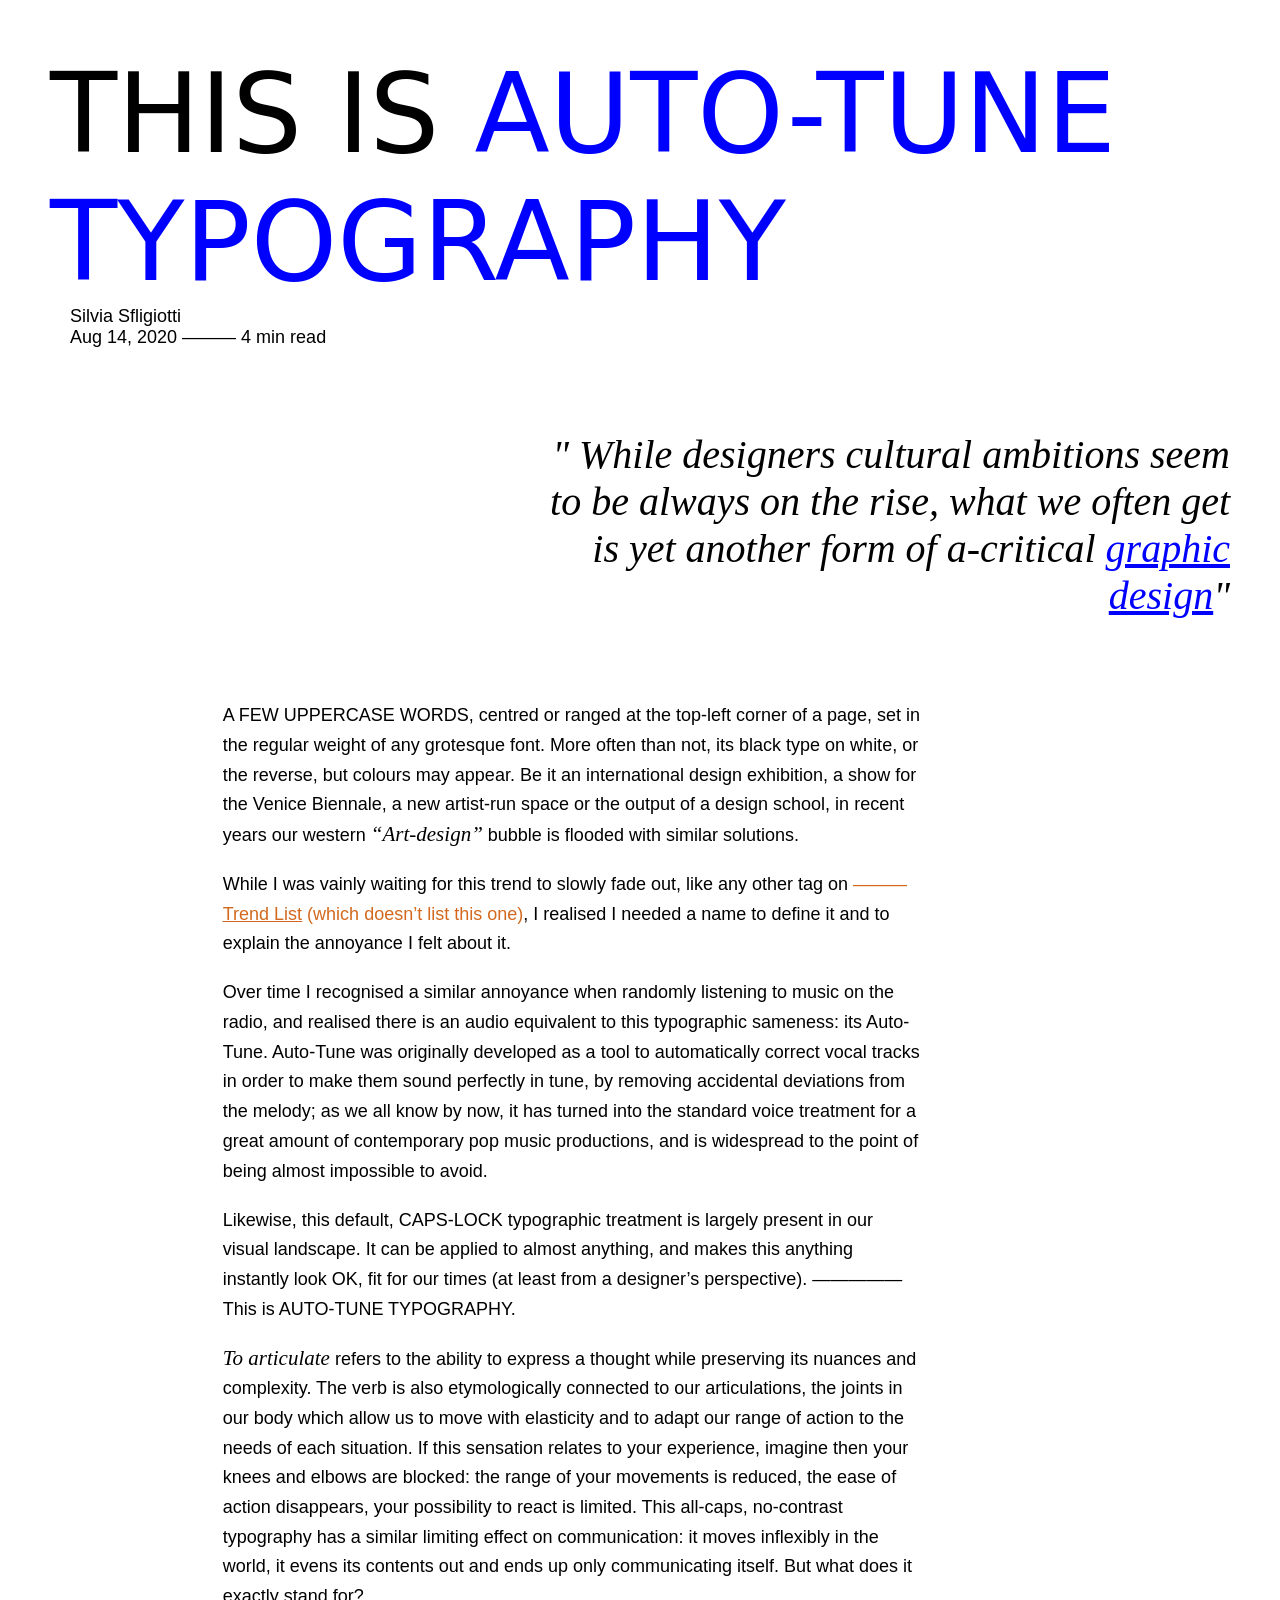
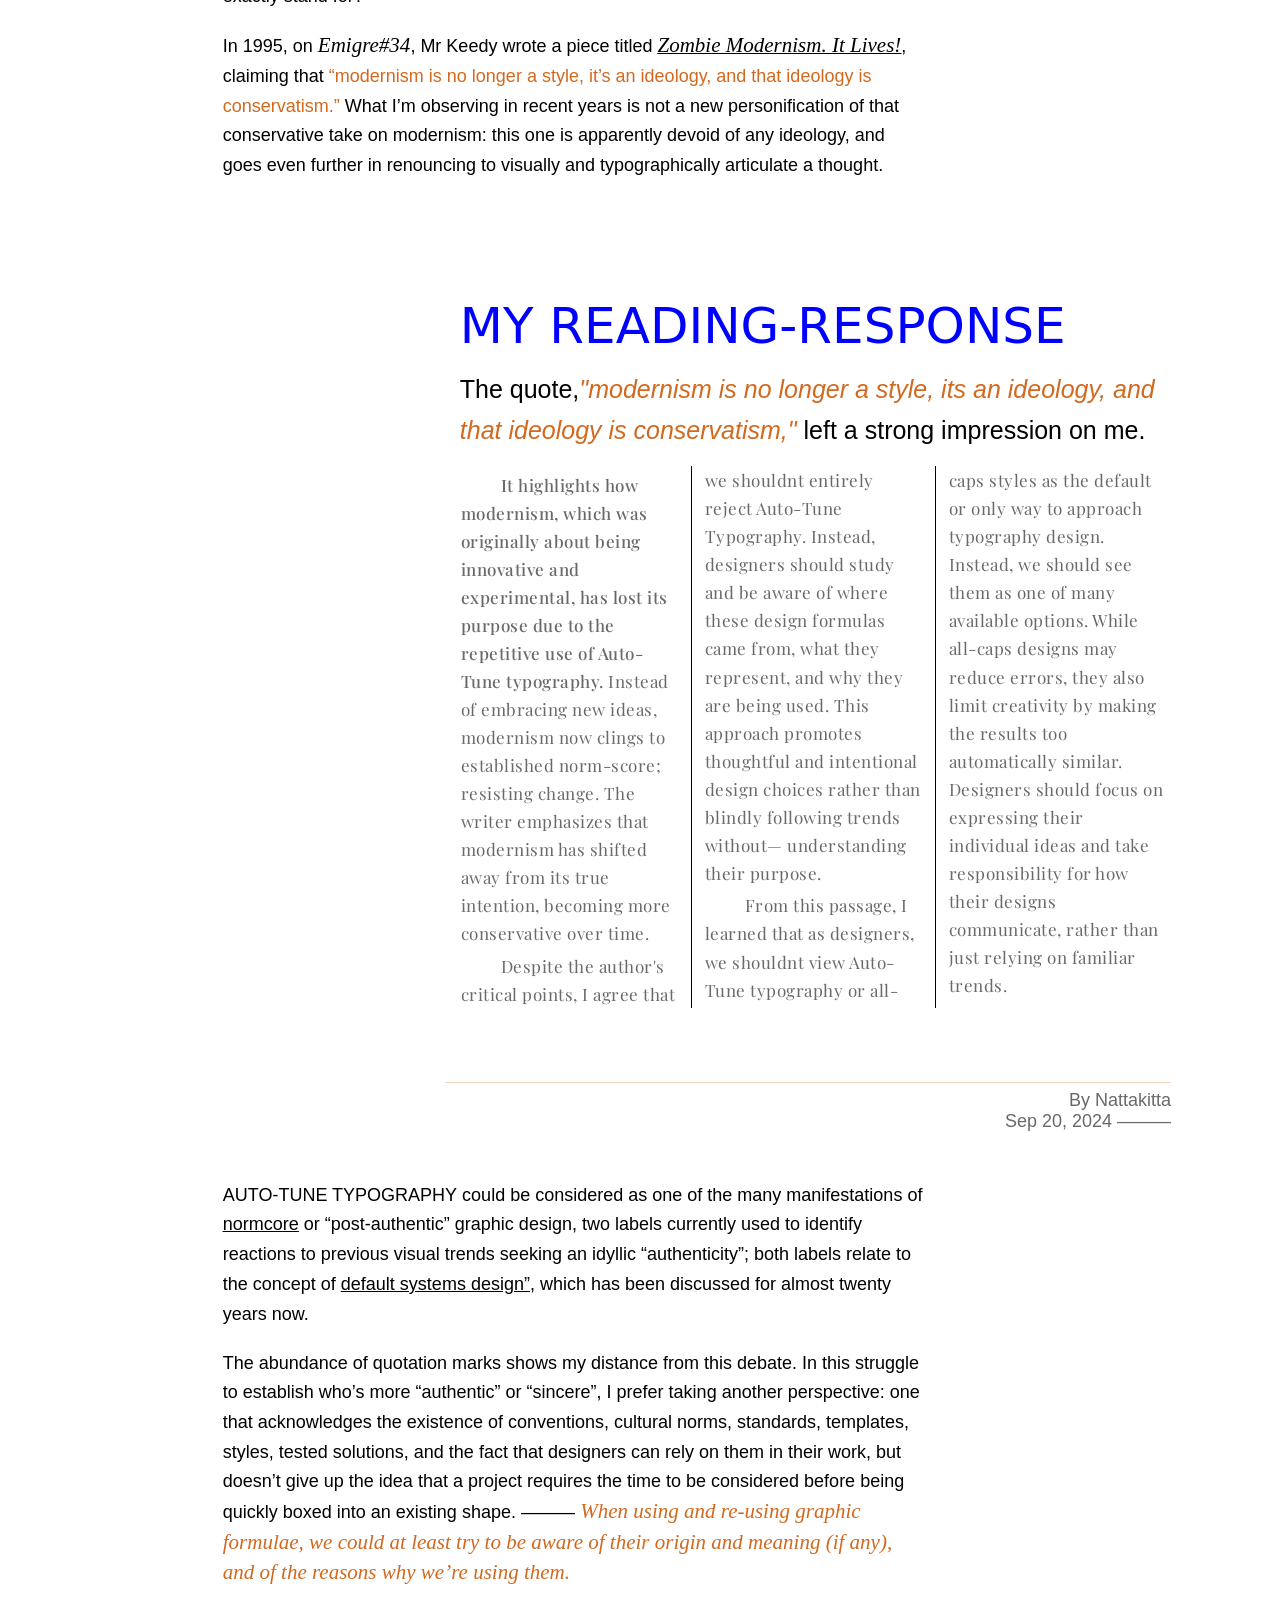
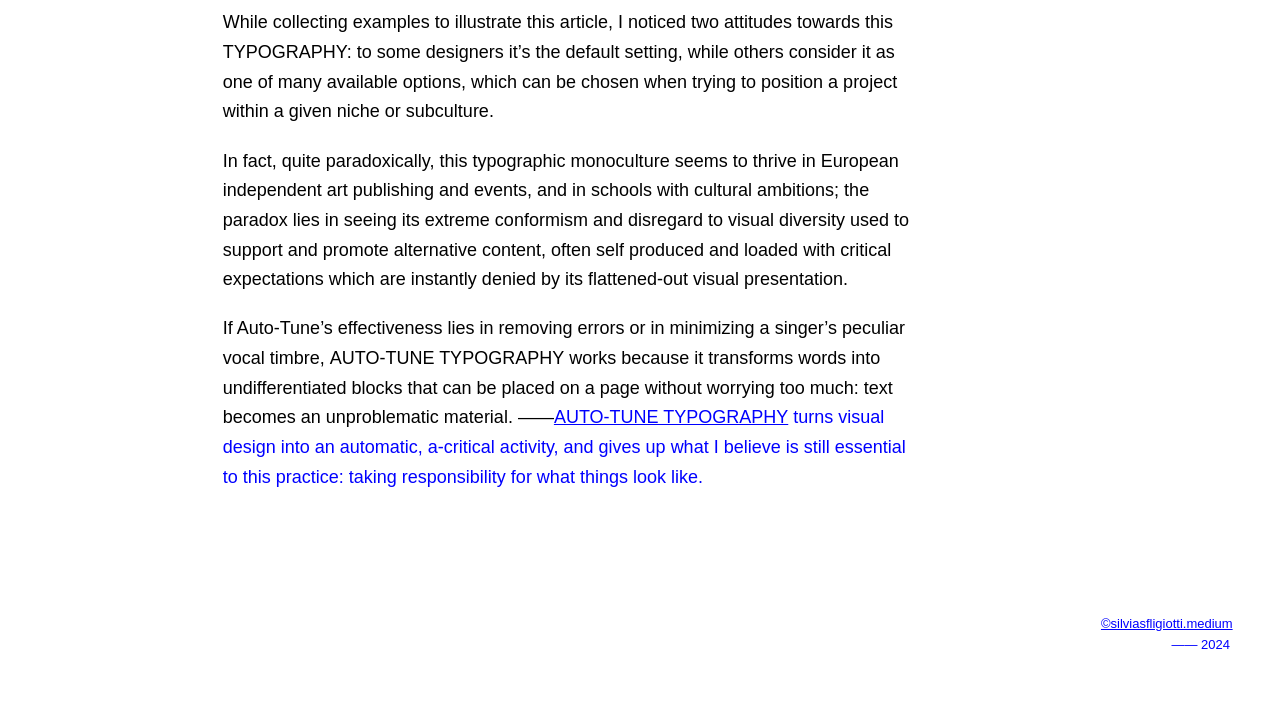
==== commit fd8374cd: "CSS 8" ====
--- a/index.html
+++ b/index.html
@@ -58,23 +58,24 @@
 
 					<aside>
 						<p>
-							<bold> It highlights how modernism,which was originally about being innovative and experimental, has lost its purpose due to the repetitive use of Auto-Tune typography.</bold> Instead of embracing new ideas, modernism now clings to established norm-score; resisting change. The writer emphasizes that modernism has shifted away from its true intention, becoming more conservative over time.
+							<strong>It highlights how modernism, which was originally about being innovative and experimental, has lost its purpose due to the repetitive use of Auto-Tune typography.</strong> Instead of embracing new ideas, modernism now clings to established norm-score; resisting change. The writer emphasizes that modernism has shifted away from its true intention, becoming more conservative over time.
 						</p>
 
 						<p>
-							Despite the author's critical points, I agree that we shouldnt entirely reject Auto-Tune Typography. Instead, designers should study and be aware of where these design formulas came from, what they represent, and why they are being used. This approach promotes thoughtful and intentional design choices rather than blindly following </br>
-							trends without— understanding their purpose.
+							Despite the author's critical points, I agree that we shouldnt entirely reject Auto-Tune Typography. Instead, designers should study and be aware of where these design formulas came from, what they represent, and why they are being used. This approach promotes thoughtful and intentional design choices rather than blindly following trends without— understanding their purpose.
 						</p>
 
 						<p>
 							From this passage, I learned that as designers, we shouldnt view Auto-Tune typography or all-caps styles as the default or only way to approach typography design. Instead, we should see them as one of many available options. While all-caps designs may reduce errors, they also limit creativity by making the results too automatically similar. Designers should focus on expressing their individual ideas and take responsibility for how their designs communicate, rather than just relying on familiar trends.
 						</p>
-					</aside>
-						<ul>
-							<li>By Nattakitta</li>
-							<li>Sep 20, 2024</li>
-						</ul>
+					</aside>	
 					<hr />
+						<div>
+							<ul>
+								<li>By Nattakitta</li>
+								<li>Sep 20, 2024 ——— </li>
+							</ul>
+						</div>
 				</section>
 
 			<p>
@@ -101,9 +102,8 @@
 
 	<footer>
 		<address>
-  				<a href="hello@example.com">hello@example.com</a><br />
-  				<a href="tel:+14155550132">+1 (415) 555‑0132</a><br />
 				<a href="https://silviasfligiotti.medium.com/this-is-auto-tune-typography-3953e74cc2ac"><p>©silviasfligiotti.medium</p></a>
+				<date>—— 2024</date>
 		</address>
 	</footer>
 </html>
--- a/style.css
+++ b/style.css
@@ -11,12 +11,7 @@
 	margin-right: 10%;
 }
 
-#reading-quote{
-	font-family: "EB Garamond", serif;
-	font-size: 30px;
-	text-align: left;
-	max-width: 60ch
-}
+#reading-quote{font-size: 25px;}
 
 /*--id styling--*/
 
@@ -32,6 +27,8 @@
 .indent{text-indent: 35px;}
 .uppercase{text-transform: uppercase;}
 .loose{letter-spacing: 0.02em; }
+
+.fairplay {font-family: "Playfair Display", system-ui;}
 /*type-style*/
 /*--class styling--*/
 
@@ -49,12 +46,10 @@
 	max-width: 100ch;
 }
 
-ul{}
-
 em{
 	font-family: "EB Garamond", serif;
 	font-style: italic; 
-	font-size: 19px;
+	font-size: 21px;
 }
 
 strong{font-weight: 500;}
@@ -64,12 +59,17 @@
 /*--selector styling--*/
 
 footer{
-	font-family: monospace;
 	font-size: 13px;
 	display: flex;
-	justify-content: center;
-	background-color: gray;
-	color: #fff;
+	color: blue;
+	justify-content: right;
+	text-align: right;
+}
+
+div{
+	color: dimgray;
+	text-align: right;
+	margin-top: 1%;
 }
 
 aside{
@@ -82,7 +82,9 @@
 	column-rule-width: thin;
 	column-rule-style: solid;
 	column-rule-color: black;
-	max-width: 80ch;
+	max-width: 75ch;
+	margin-left: 1.5%;
+	margin-top: 2%;
 	color: dimgray;
 }
 
@@ -97,14 +99,16 @@
 }
 
 section{
-	margin-top: 9%;
+	margin-top: 12%;
 	margin-left: 25%;
+	margin-bottom: 5%;
 	border-right: 10px;
 }
 
 article{
 	margin: 5%;
 	margin-left: 13%;
+	margin-bottom: 10%;
 }
 
 p{
@@ -130,6 +134,7 @@
 	font-size: 50px;
 	font-weight: 350;
 	text-transform: uppercase;
+	text-indent: 2%;
 }
 
 h1{
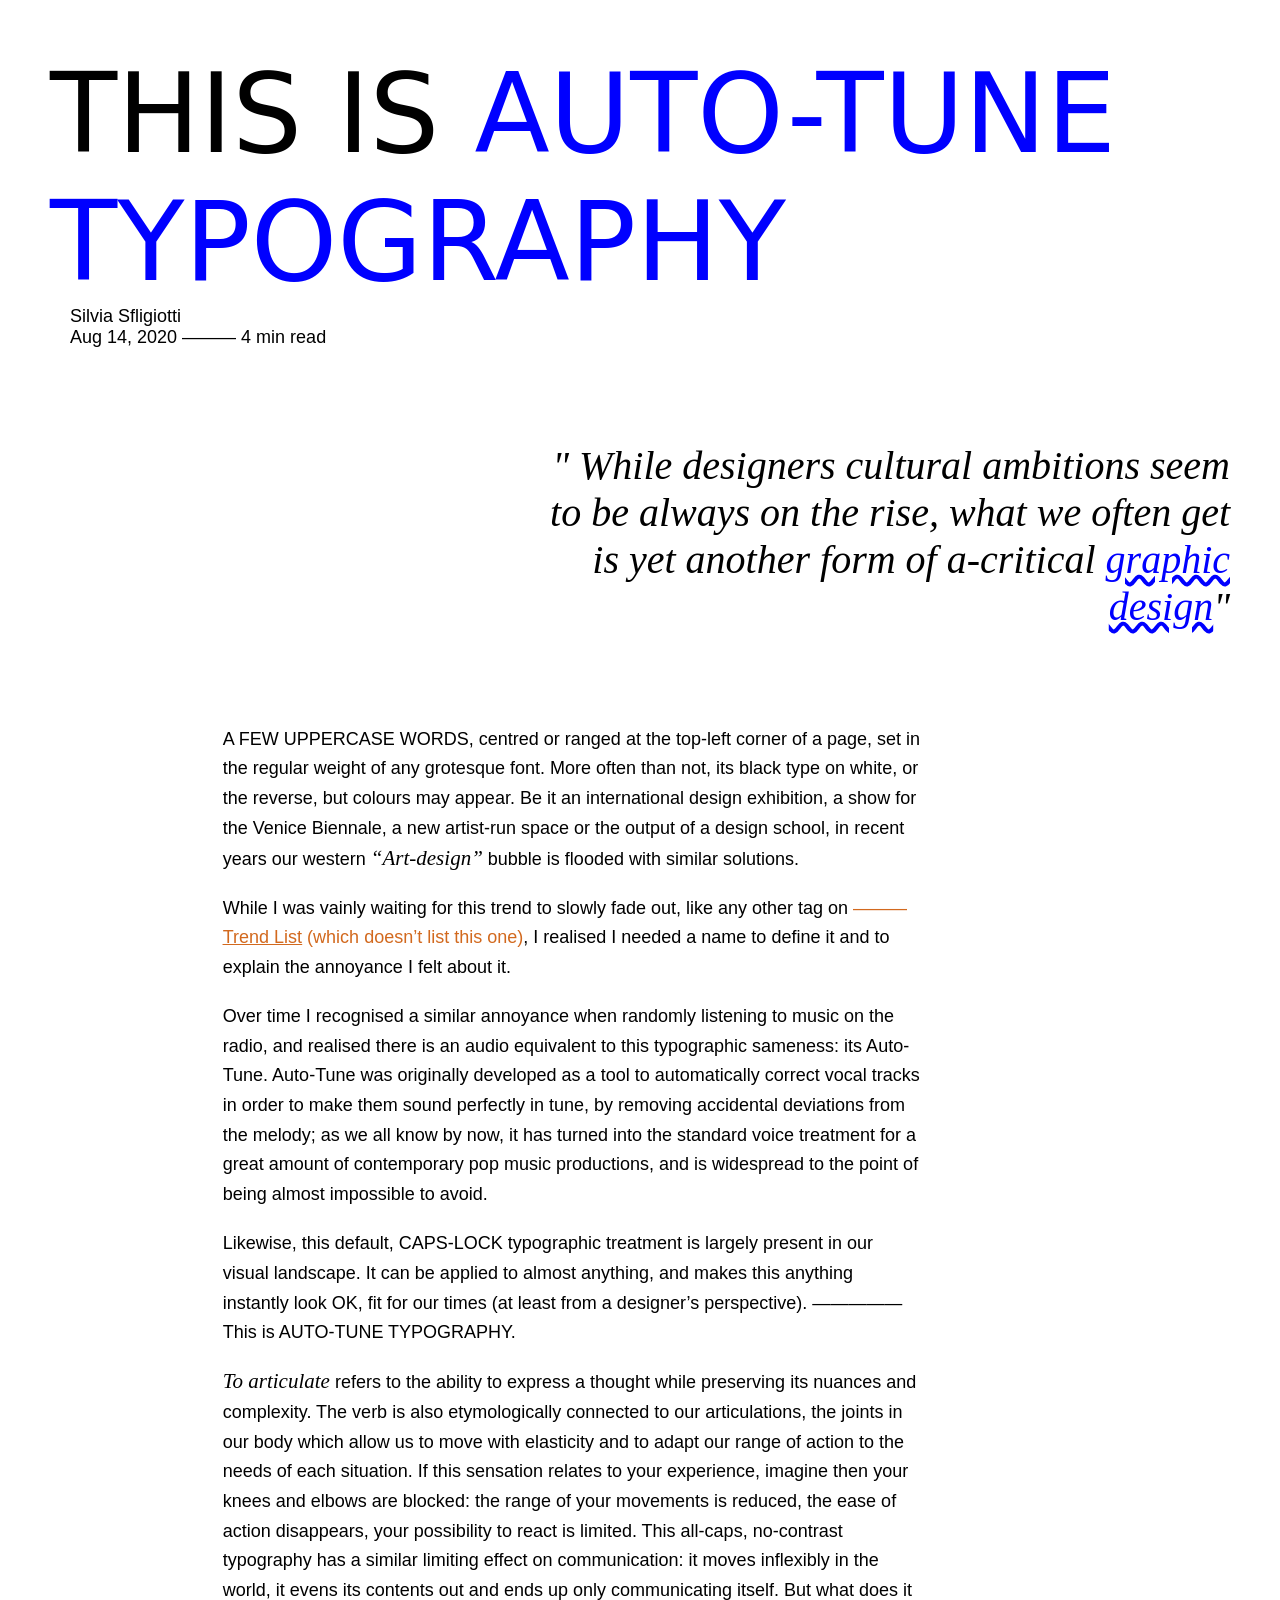
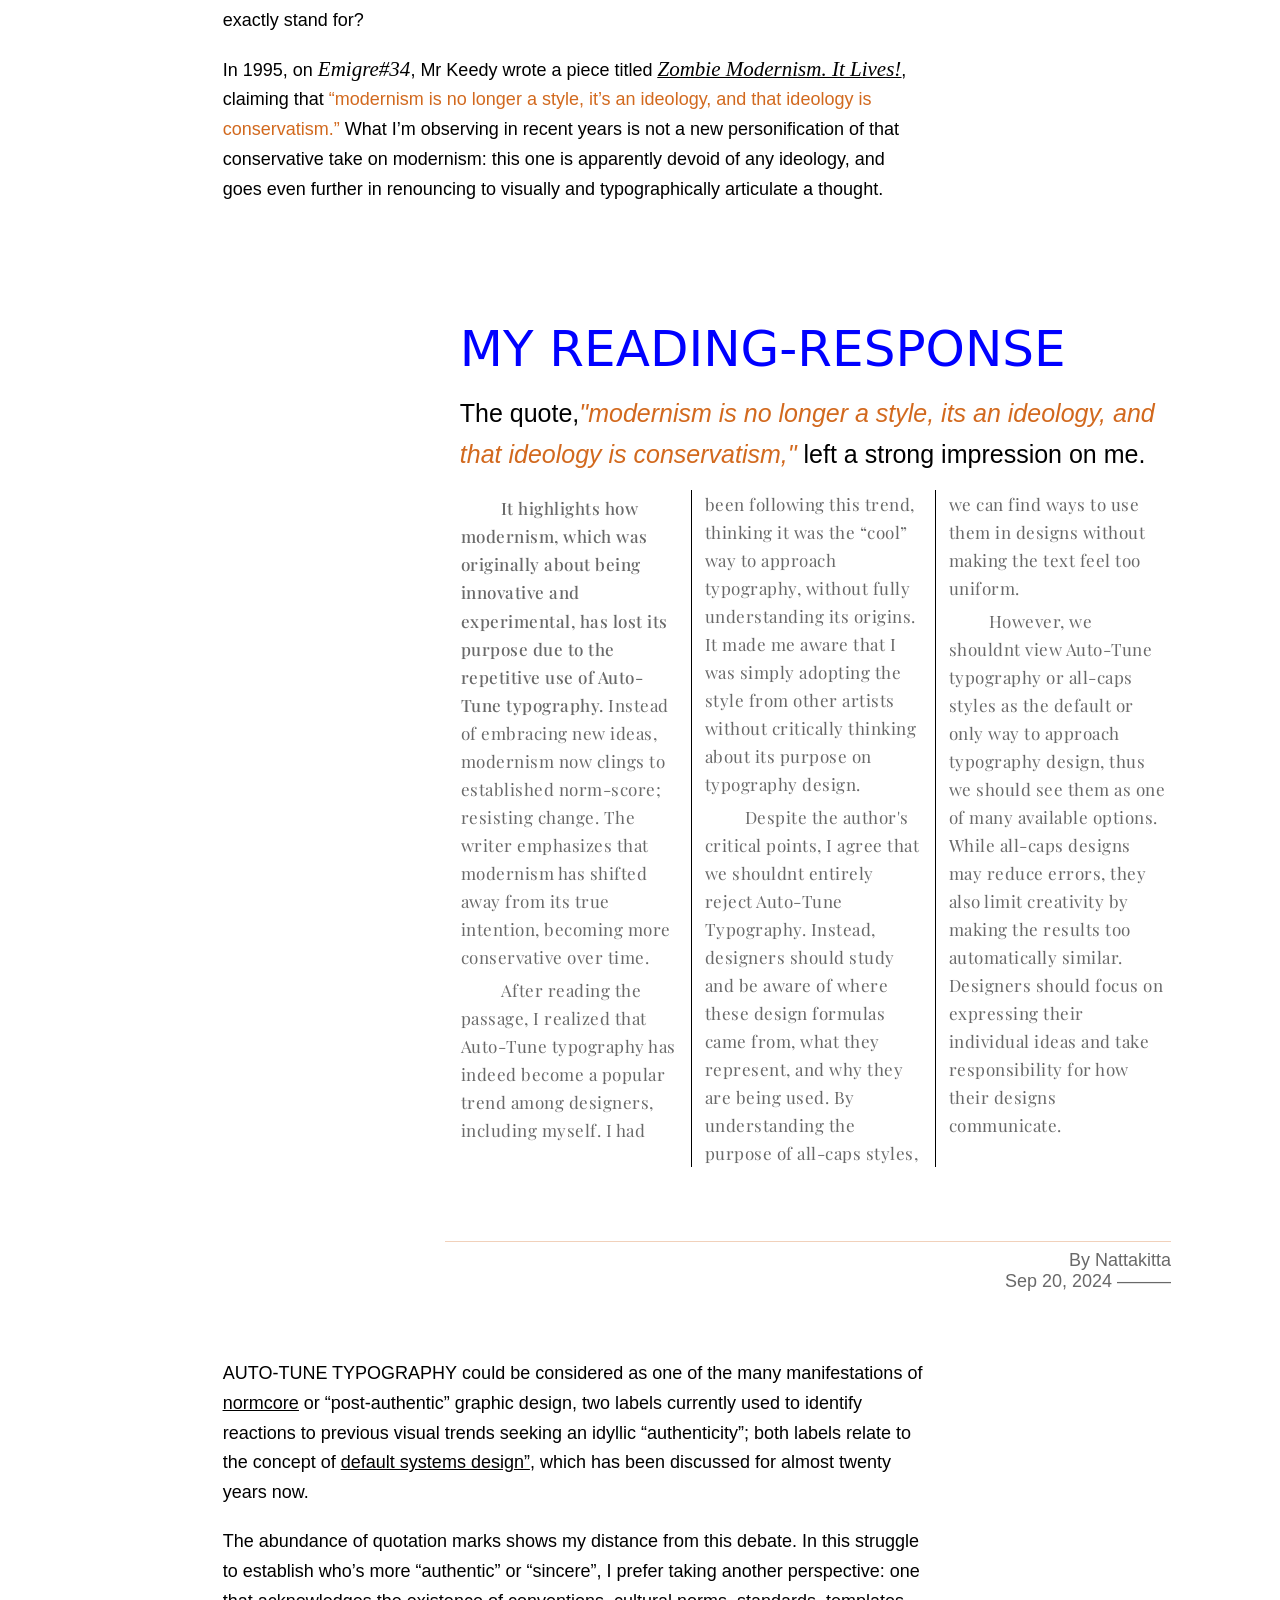
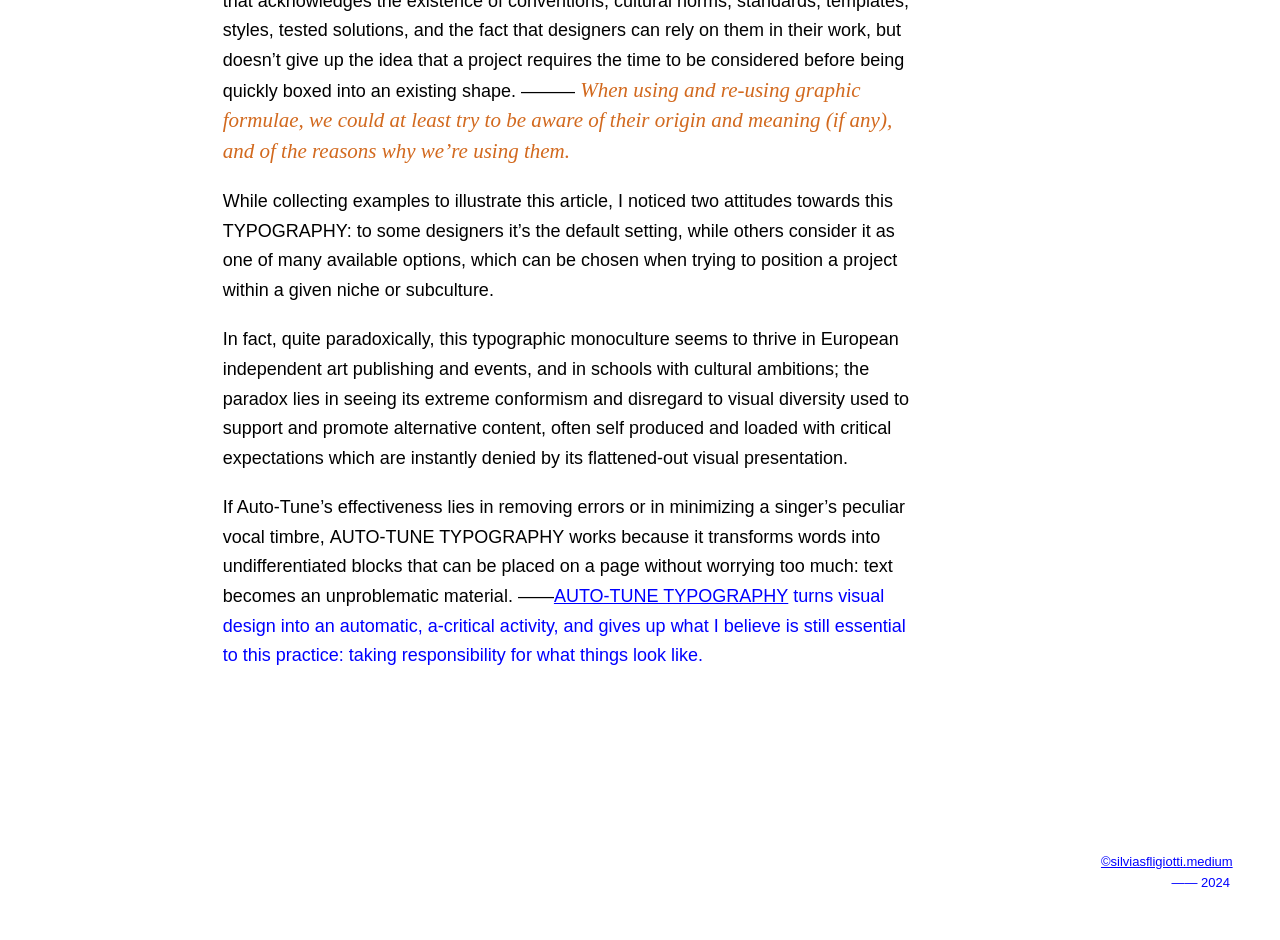
==== commit b8987a57: "CSS 9" ====
--- a/index.html
+++ b/index.html
@@ -21,7 +21,7 @@
 		</hgroup>
 
 			<blockquote>
-					" While designers cultural ambitions seem to be always on the rise, what we often get is yet another form of a-critical <span class="blue"><span class="highlight">graphic design</span></span>"
+					" While designers cultural ambitions seem to be always on the rise, what we often get is yet another form of a-critical <span class="blue"><span class="highlight-wave">graphic design</span></span>"
 			</blockquote>
 	
 	<body>
@@ -62,11 +62,16 @@
 						</p>
 
 						<p>
-							Despite the author's critical points, I agree that we shouldnt entirely reject Auto-Tune Typography. Instead, designers should study and be aware of where these design formulas came from, what they represent, and why they are being used. This approach promotes thoughtful and intentional design choices rather than blindly following trends without— understanding their purpose.
+							After reading the passage, I realized that Auto-Tune typography has indeed become a popular trend among designers, including myself. I had been following this trend, thinking it was the “cool” way to approach typography, without fully understanding its origins. It made me aware that I was simply adopting the style from other artists without critically thinking about its purpose on typography design.
 						</p>
 
 						<p>
-							From this passage, I learned that as designers, we shouldnt view Auto-Tune typography or all-caps styles as the default or only way to approach typography design. Instead, we should see them as one of many available options. While all-caps designs may reduce errors, they also limit creativity by making the results too automatically similar. Designers should focus on expressing their individual ideas and take responsibility for how their designs communicate, rather than just relying on familiar trends.
+							Despite the author's critical points, I agree that we shouldnt entirely reject Auto-Tune Typography. Instead, designers should study and be aware of where these design formulas came from, what they represent, and why they are being used. By understanding the purpose of all-caps styles, we can find ways to use them in designs without making the text feel too uniform.
+
+						</p>
+						
+						<p>
+							However, we shouldnt view Auto-Tune typography or all-caps styles as the default or only way to approach typography design, thus we should see them as one of many available options. While all-caps designs may reduce errors, they also limit creativity by making the results too automatically similar. Designers should focus on expressing their individual ideas and take responsibility for how their designs communicate.
 						</p>
 					</aside>	
 					<hr />
--- a/style.css
+++ b/style.css
@@ -16,9 +16,14 @@
 /*--id styling--*/
 
 .highlight{text-decoration-line: underline;}
-.highlight-wave{text-decoration-style: wavy;}
+.highlight-wave{
+	text-decoration-line: underline;
+	text-decoration-style: wavy;
+}
+
 /*highlight*/
 
+.gradient-blue{linear-gradient(#ffffff,)}
 .blue{color: Blue;}
 .chocolate{color:chocolate;}
 /*color*/
@@ -94,21 +99,21 @@
 	font-style: italic;
 	text-align: right;
 	margin-left: 40%;
-	margin-top: 7%;
-	margin-bottom: 7%;
+	margin-top: 8%;
+	margin-bottom: 8%;
 }
 
 section{
 	margin-top: 12%;
 	margin-left: 25%;
-	margin-bottom: 5%;
+	margin-bottom: 7%;
 	border-right: 10px;
 }
 
 article{
 	margin: 5%;
 	margin-left: 13%;
-	margin-bottom: 10%;
+	margin-bottom: 15%;
 }
 
 p{
@@ -145,3 +150,7 @@
 
 h1,h2 {font-family: "Poppins", system-ui;}
 
+html{
+	background: linear-gradient(#ffffff);
+}
+
